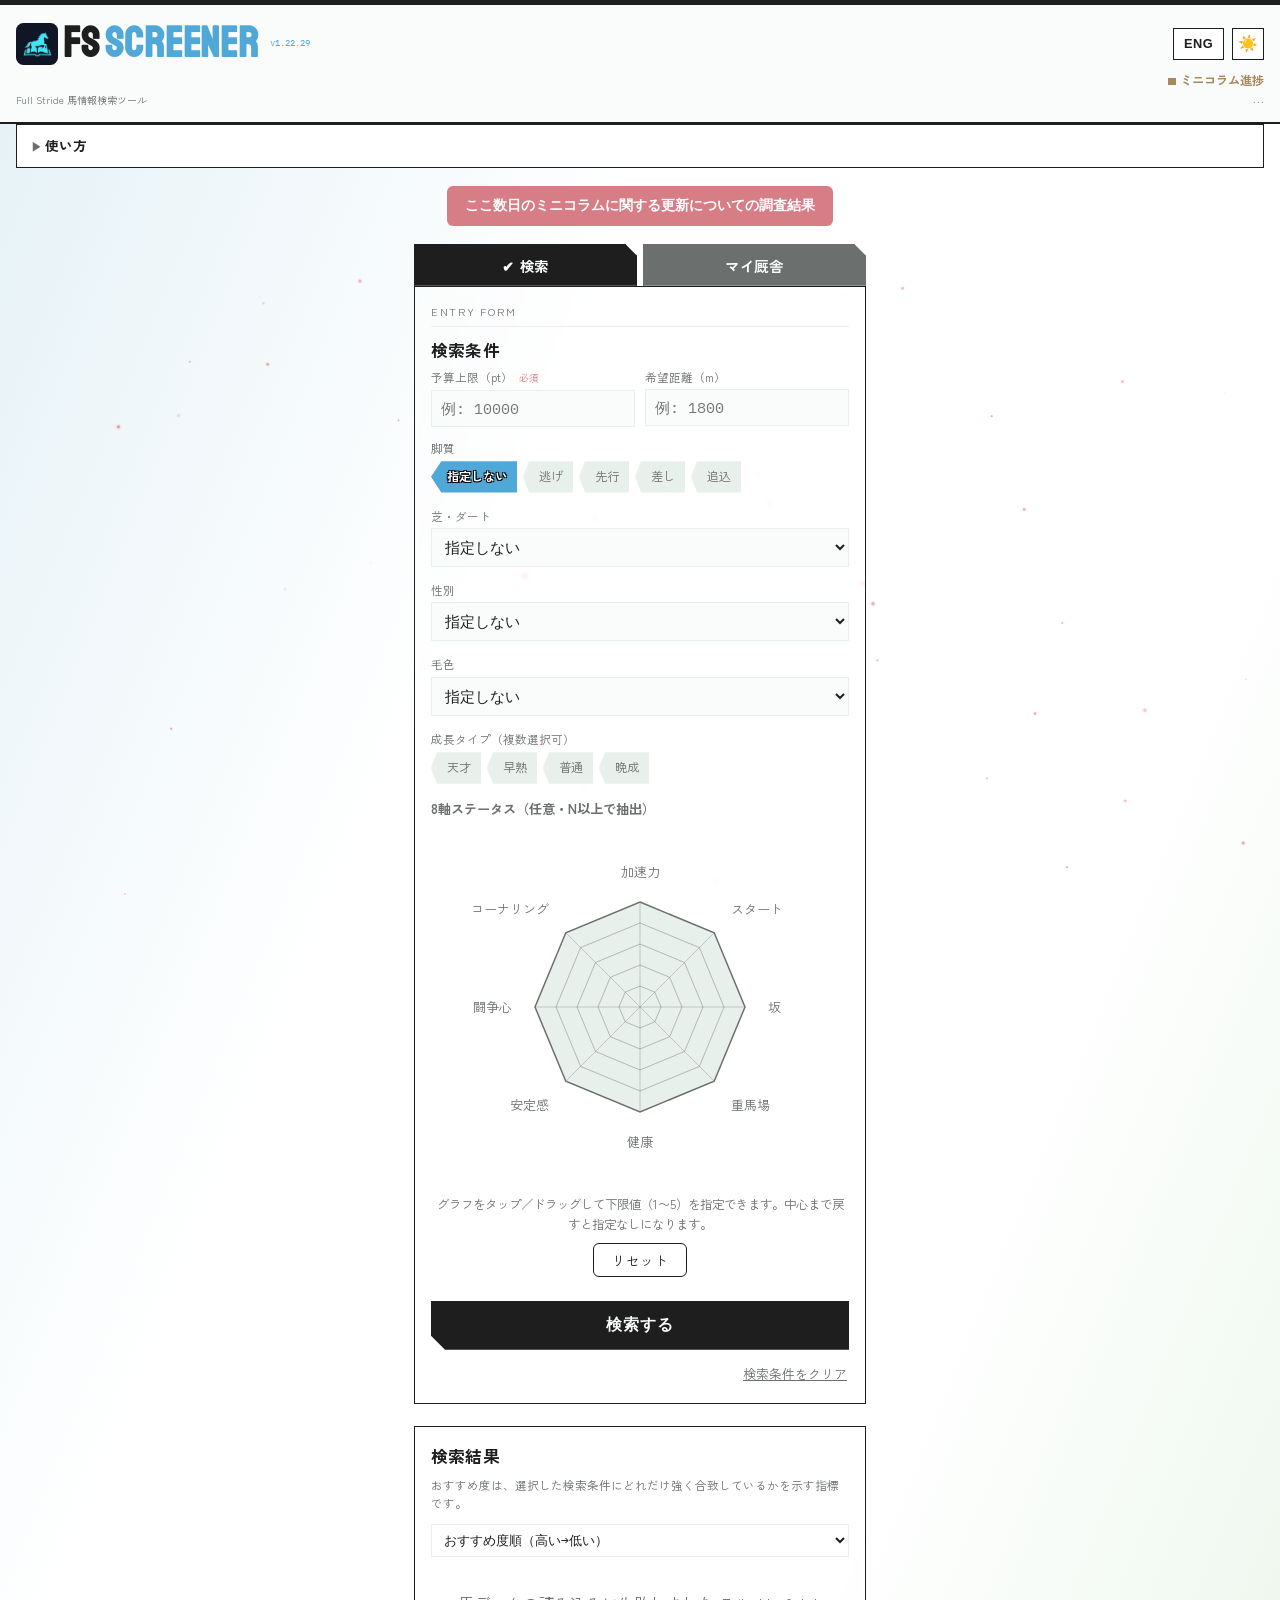
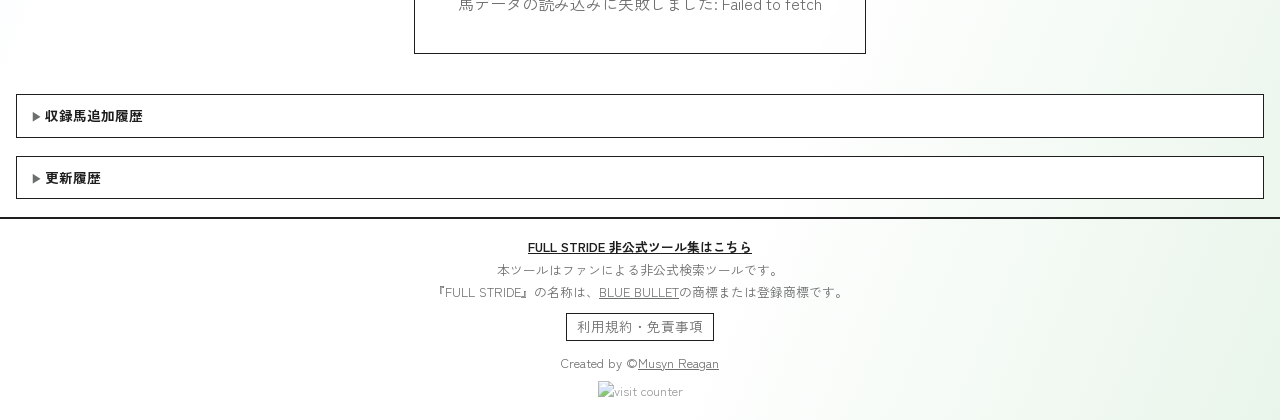
==== index.html @ f2e4e33f "お知らせリンクを中央寄せの赤いボタンにする Co-Authored-By: Claude Code <noreply@anthropic.com> Claude-Session: https://cl" ====
<!DOCTYPE html>
<html lang="ja">
<head>
<meta charset="UTF-8">
<meta name="viewport" content="width=device-width, initial-scale=1.0">
<meta name="app-version" content="1.22.29">
<title>FSScreener - フルストライド(FullStride)馬市場検索ツール</title>
<meta name="description" content="予算・脚質・ステータスでフルストライド(FullStride)の馬市場を検索。史実紹介コラム付きのファン制作ツール">
<meta property="og:type" content="website">
<meta property="og:url" content="https://jiz41.github.io/FSScreener/">
<meta property="og:title" content="FSScreener - Full Stride 馬市場検索ツール">
<meta property="og:description" content="予算・脚質・ステータスでFull Strideの馬市場を検索。史実紹介コラム付きのファン制作ツール">
<meta property="og:image" content="https://jiz41.github.io/FSScreener/images/ogp.png">
<meta property="og:image:width" content="1200">
<meta property="og:image:height" content="630">
<meta name="twitter:card" content="summary_large_image">
<meta name="twitter:title" content="FSScreener - Full Stride 馬市場検索ツール">
<meta name="twitter:description" content="予算・脚質・ステータスでFull Strideの馬市場を検索。史実紹介コラム付きのファン制作ツール">
<meta name="twitter:image" content="https://jiz41.github.io/FSScreener/images/ogp.png">
<link rel="icon" type="image/png" sizes="16x16" href="images/favicon-16.png">
<link rel="icon" type="image/png" sizes="32x32" href="images/favicon-32.png">
<link rel="icon" type="image/png" sizes="192x192" href="images/favicon-192.png">
<link rel="icon" type="image/png" sizes="512x512" href="images/favicon-512.png">
<link rel="apple-touch-icon" href="images/apple-touch-icon.png">
<link rel="manifest" href="manifest.json">
<meta name="theme-color" content="#FAFCFB">
<meta name="apple-mobile-web-app-capable" content="yes">
<link rel="apple-touch-icon" href="images/favicon-192.png">
<link rel="preconnect" href="https://fonts.googleapis.com">
<link rel="preconnect" href="https://fonts.gstatic.com" crossorigin>
<link href="https://fonts.googleapis.com/css2?family=Staatliches&family=Zen+Kaku+Gothic+New:wght@400;500;700&family=IBM+Plex+Mono:wght@400;500;700&display=swap" rel="stylesheet">
<link rel="stylesheet" href="style.css?v=1.22.29b">
<script type="application/ld+json">
{
  "@context": "https://schema.org",
  "@type": "WebApplication",
  "name": "FSScreener",
  "alternateName": ["フルストライド馬市場検索ツール", "FullStride Screener", "FULL STRIDE 馬市場検索"],
  "url": "https://jiz41.github.io/FSScreener/",
  "applicationCategory": "GameApplication",
  "operatingSystem": "Any",
  "description": "予算・脚質・ステータスでフルストライド(Full Stride/FullStride)の馬市場を検索できるファン制作ツール"
}
</script>
</head>
<body>
<header>
  <div class="header-top">
    <h1 class="wordmark"><img src="images/favicon-192.png" alt="フルストライド FullStride FSScreenerロゴ" class="logo-icon">FS<span>Screener</span><span id="app-version-badge" class="version-badge"></span></h1>
    <div class="header-buttons">
      <button class="lang-toggle" id="lang-toggle" aria-label="言語切り替え">ENG</button>
      <button class="theme-toggle" id="theme-toggle" aria-label="テーマ切り替え">☀️</button>
      <button class="install-toggle" id="install-btn" aria-label="インストール" style="display:none;">📲</button>
    </div>
  </div>
  <div class="header-sub-row">
    <p class="subtitle" data-i18n="subtitle">Full Stride 馬情報検索ツール</p>
    <p class="column-progress"><span class="progress-mark"></span><span data-i18n="column_progress_label">ミニコラム進捗</span><br><span id="column-progress-text">…</span></p>
  </div>
</header>

<details class="usage-details">
  <summary data-i18n="howto_summary">使い方</summary>
  <ol>
    <li data-i18n="howto_1">予算上限を入力します（必須）</li>
    <li data-i18n="howto_2">脚質・距離・芝ダート・性別・毛色・成長タイプ・8軸ステータスは、気になる項目だけ任意で絞り込めます</li>
    <li data-i18n="howto_3">「検索する」を押すと、条件に合う候補馬が一覧で出てきます</li>
    <li data-i18n="howto_4">気になる馬をタップすると、現実の競走馬としての戦績やエピソードが見られます</li>
    <li data-i18n="howto_5">気になる馬は詳細画面の「厩舎に入れる」でマイ厩舎に登録できます（最大6頭）。厩舎タブの「タップして分析結果を見る」からは、距離・芝ダート・脚質の傾向を診断できます</li>
    <li id="eng-note" data-i18n="eng_note" class="eng-only-note" style="display:none;"></li>
  </ol>
</details>

<button type="button" id="notice-link" class="notice-link" data-i18n="notice_link"></button>

<nav class="tab-bar" id="tab-bar">
  <button class="tab-btn active" data-tab="search" id="tab-btn-search"><span data-i18n="tab_search">検索</span></button>
  <button class="tab-btn" data-tab="stable" id="tab-btn-stable"><span data-i18n="tab_stable">マイ厩舎</span><span class="tab-badge" id="stable-count-badge" style="display:none;"></span></button>
</nav>

<main>
  <section id="stable-panel" class="panel" style="display:none;">
    <p class="ticket-label">Stable Card</p>
    <div class="results-head">
      <h2 data-i18n="stable_title">マイ厩舎</h2>
      <span class="results-count" id="stable-count"></span>
    </div>
    <p class="hint" data-i18n="stable_hint">検索結果の馬の詳細から「厩舎に入れる」で追加できます（最大6頭）。データは端末内に保存されます。</p>
    <div class="card-stack" id="stable-list"></div>
    <div id="stable-diag" class="diag-box" style="display:none;"></div>
  </section>

  <section id="search-panel" class="panel">
    <p class="ticket-label">Entry Form</p>
    <h2 data-i18n="search_conditions">検索条件</h2>

    <div class="field-row">
      <div class="field">
        <label for="budget"><span data-i18n="budget_label">予算上限（pt）</span><span class="required" data-i18n="required">必須</span></label>
        <input type="number" id="budget" min="0" step="1" placeholder="例: 10000">
      </div>
      <div class="field">
        <label for="distance" data-i18n="distance_label">希望距離（m）</label>
        <input type="number" id="distance" min="0" step="100" placeholder="例: 1800">
      </div>
    </div>

    <div class="field">
      <label data-i18n="style_label">脚質</label>
      <div class="chip-row" id="running-style-chips" data-value="">
        <span class="chip active" data-value="" data-i18n="no_pref">指定しない</span>
        <span class="chip" data-value="0" data-i18n="style_0">逃げ</span>
        <span class="chip" data-value="1" data-i18n="style_1">先行</span>
        <span class="chip" data-value="2" data-i18n="style_2">差し</span>
        <span class="chip" data-value="3" data-i18n="style_3">追込</span>
      </div>
    </div>

    <div class="field">
      <label for="surface" data-i18n="surface_label">芝・ダート</label>
      <select id="surface">
        <option value="" data-i18n="no_pref">指定しない</option>
        <option value="turf" data-i18n="surface_turf">芝</option>
        <option value="dirt" data-i18n="surface_dirt">ダート</option>
      </select>
    </div>

    <div class="field">
      <label for="horse-gender" data-i18n="gender_label">性別</label>
      <select id="horse-gender">
        <option value="" data-i18n="no_pref">指定しない</option>
        <option value="0" data-i18n="gender_0">牡</option>
        <option value="1" data-i18n="gender_1">牝</option>
        <option value="2" data-i18n="gender_2">せん馬</option>
      </select>
    </div>

    <div class="field">
      <label for="horse-color" data-i18n="color_label">毛色</label>
      <select id="horse-color">
        <option value="" data-i18n="no_pref">指定しない</option>
        <option value="0" data-i18n="color_0">鹿毛</option>
        <option value="1" data-i18n="color_1">黒鹿毛</option>
        <option value="2" data-i18n="color_2">青鹿毛</option>
        <option value="3" data-i18n="color_3">青毛</option>
        <option value="4" data-i18n="color_4">栗毛</option>
        <option value="5" data-i18n="color_5">栃栗毛</option>
        <option value="6" data-i18n="color_6">尾花栗毛</option>
        <option value="7" data-i18n="color_7">芦毛</option>
        <option value="8" data-i18n="color_8">白毛</option>
      </select>
    </div>

    <div class="field">
      <label data-i18n="growth_label">成長タイプ（複数選択可）</label>
      <div class="chip-row" id="growth-chips">
        <span class="chip" data-value="prodigy" data-i18n="growth_prodigy">天才</span>
        <span class="chip" data-value="early" data-i18n="growth_early">早熟</span>
        <span class="chip" data-value="normal" data-i18n="growth_normal">普通</span>
        <span class="chip" data-value="late" data-i18n="growth_late">晩成</span>
      </div>
    </div>

    <div class="field">
      <h3 data-i18n="stat_section_title">8軸ステータス（任意・N以上で抽出）</h3>
      <div class="stat-grid" id="stat-grid">
        <!-- generated by script.js -->
      </div>
    </div>

    <button id="search-btn" class="search-btn" data-i18n="search_btn">検索する</button>
    <button type="button" id="clear-search-btn" class="clear-search-btn" data-i18n="clear_search_btn">検索条件をクリア</button>
  </section>

  <section id="results-panel" class="panel">
    <div class="results-head">
      <h2 data-i18n="results_title">検索結果</h2>
      <span class="results-count" id="result-count"></span>
    </div>
    <div class="pagination" id="pagination-top" style="display:none;"></div>
    <p class="hint" data-i18n="hint">おすすめ度は、選択した検索条件にどれだけ強く合致しているかを示す指標です。</p>
    <div class="sort-row">
      <label for="sort-select" class="sr-only" data-i18n="sort_label">並び替え</label>
      <select id="sort-select">
        <option value="score_desc" data-i18n="sort_score_desc">おすすめ度順（高い→低い）</option>
        <option value="turf_rating_desc" data-i18n="sort_turf_rating_desc">芝レーティング高い順</option>
        <option value="turf_rating_asc" data-i18n="sort_turf_rating_asc">芝レーティング低い順</option>
        <option value="dirt_rating_desc" data-i18n="sort_dirt_rating_desc">ダートレーティング高い順</option>
        <option value="dirt_rating_asc" data-i18n="sort_dirt_rating_asc">ダートレーティング低い順</option>
        <option value="name_asc" data-i18n="sort_name_asc">あいうえお順</option>
        <option value="birth_desc" data-i18n="sort_birth_desc">生まれ年が新しい順</option>
        <option value="birth_asc" data-i18n="sort_birth_asc">生まれ年が古い順</option>
      </select>
    </div>
    <div id="search-loading" class="search-loading hidden" aria-hidden="true">
      <div class="gallop-sprite"></div>
      <div class="loading-bar"><div class="loading-bar-fill" id="loading-bar-fill"></div></div>
      <p class="loading-status" id="loading-status"></p>
    </div>
    <div class="card-stack" id="results"></div>
    <div class="pagination" id="pagination" style="display:none;"></div>
  </section>
</main>

<div id="detail-modal" class="modal hidden">
  <div class="modal-content panel detail-preview">
    <button id="modal-close" class="modal-close">×</button>
    <p class="ticket-label" data-i18n="detail_preview">詳細プレビュー</p>
    <div id="modal-body"></div>
  </div>
</div>

<div id="install-modal" class="modal hidden">
  <div class="modal-content panel install-guide">
    <button id="install-modal-close" class="modal-close">×</button>
    <p class="ticket-label" data-i18n="install_guide_title">ホーム画面に追加</p>
    <p data-i18n="install_guide_ios">共有ボタン（□に↑のアイコン）をタップ→「ホーム画面に追加」を選ぶと、アプリのように使えます</p>
  </div>
</div>

<div id="notice-modal" class="modal hidden">
  <div class="modal-content panel notice-guide">
    <button id="notice-modal-close" class="modal-close">×</button>
    <h3 data-i18n="notice_title"></h3>
    <p data-i18n="notice_p1"></p>
    <p data-i18n="notice_p2"></p>
    <p data-i18n="notice_p3"></p>
    <p data-i18n="notice_p4"></p>
    <div class="notice-sign">
      <p data-i18n="notice_date"></p>
      <p data-i18n="notice_sign"></p>
    </div>
  </div>
</div>

<details class="usage-details">
  <summary data-i18n="horse_additions_summary">収録馬追加履歴</summary>
  <ol id="horse-additions-list"></ol>
</details>

<details class="usage-details">
  <summary data-i18n="changelog_summary">更新履歴</summary>
  <ol id="changelog-list"></ol>
</details>

<footer>
<div class="related-tools">
  <span class="fnote"><a href="https://jiz41.github.io/FSSuite/" target="_blank" rel="noopener" data-i18n="related_hub">FULL STRIDE 非公式ツール集はこちら</a></span>
</div>
  <span class="fnote" data-i18n="footer_unofficial">本ツールはファンによる非公式検索ツールです。</span>
  <span class="fnote"><span data-i18n="footer_trademark_pre">『FULL STRIDE』の名称は、</span><a href="https://x.com/BlueBullet_Inc" target="_blank" rel="noopener">BLUE BULLET</a><span data-i18n="footer_trademark_post">の商標または登録商標です。</span></span>
  <details class="footer-disclaimer">
    <summary data-i18n="footer_disclaimer_summary">利用規約・免責事項</summary>
    <div class="disclaimer-body">
      <section class="disclaimer-section">
        <h4 data-i18n="disclaimer_site_title">サイトの性質について</h4>
        <p data-i18n="disclaimer_site_body">本サイトは、個人が制作する『FULL STRIDE』の非公式ファンツールであり、株式会社Blue Bullet（以下「開発元」）とは一切関係のない、非営利の個人運営サイトです。開発元、JRA（日本中央競馬会）、地方競馬関連団体、その他本サイトに登場する競走馬・関係者の所属団体・企業とも、提携・後援・監修等の関係は一切ありません。</p>
      </section>
      <section class="disclaimer-section">
        <h4 data-i18n="disclaimer_ip_title">知的財産権について</h4>
        <p data-i18n="disclaimer_ip_body">『FULL STRIDE』の名称は、開発元に帰属する商標です。本サイトで紹介する競走馬の名称は実在の史実競走馬名であり、特定の権利者に帰属するものではありませんが、各馬に設定されたステータス値・成長曲線・推定価格の算出根拠等、ゲーム独自の評価データは開発元が創作したものであり、開発元に帰属します。JRA・地方競馬関連団体の名称、競走名等についても、それぞれの権利者に帰属します。</p>
      </section>
      <section class="disclaimer-section">
        <h4 data-i18n="disclaimer_history_title">掲載する史実情報について</h4>
        <p data-i18n="disclaimer_history_body">各馬の史実紹介（ミニコラム）は、Wikipedia・JBIS（軽種馬改良情報システム、公益社団法人日本軽種馬協会運営）等の公開資料をもとに、当サイト運営者が独自に要約・再構成したものであり、各情報源の文章をそのまま転載するものではありません。内容は独自調査に基づくものであり、正確性・完全性を保証するものではなく、予告なく変更・修正・削除される場合があります。推定価格についても同様に独自調査による目安であり、ゲーム内の実際の値と異なる場合があります。</p>
      </section>
      <section class="disclaimer-section">
        <h4 data-i18n="disclaimer_people_title">実在の人物・団体への言及について</h4>
        <p data-i18n="disclaimer_people_body">本サイトが紹介する競走馬の史実には、騎手・調教師・馬主・生産者等、実在の方々のお名前が登場しますが、これらはいずれも公開されているレース結果・報道等に基づく事実の紹介であり、いかなる方・団体の名誉を毀損する意図もありません。もし記載内容に誤りがある、または訂正・削除を希望される場合は、下記お問い合わせ先までご連絡ください。事実確認のうえ、真摯に対応いたします。</p>
      </section>
      <section class="disclaimer-section">
        <h4 data-i18n="disclaimer_gambling_title">賭博行為との関係について</h4>
        <p data-i18n="disclaimer_gambling_body">本サイトは競走馬の検索・史実紹介を目的としたツールであり、馬券の購入その他の賭博行為を推奨するものではなく、またいかなる賭博行為とも一切関係ありません。</p>
      </section>
      <section class="disclaimer-section">
        <h4 data-i18n="disclaimer_data_title">データの取り扱いについて</h4>
        <p data-i18n="disclaimer_data_body">マイ厩舎等、本サイト上で保存される機能はお使いの端末内にのみ保存され、外部のサーバーには送信されません。なお、アクセス状況の把握のため外部のアクセスカウンターサービスを利用しており、その際にアクセス元の情報が当該サービスに送信されます。</p>
      </section>
      <section class="disclaimer-section">
        <h4 data-i18n="disclaimer_liability_title">免責事項</h4>
        <p data-i18n="disclaimer_liability_body">本サイトのご利用、または本サイトに掲載された情報の利用によって生じたいかなる損害についても、運営者は責任を負いかねます。また、本サイトはメンテナンス・技術的な事情等により、予告なく内容の変更、機能の停止、サービスの終了を行う場合があります。本免責事項の内容は、必要に応じて予告なく変更されることがあります。</p>
      </section>
      <section class="disclaimer-section">
        <h4 data-i18n="disclaimer_contact_title">お問い合わせ</h4>
        <p data-i18n="disclaimer_contact_body">掲載内容についてのご指摘、誤りのご報告、修正・削除のご依頼等は、フッター記載のXアカウントまでご連絡ください。</p>
      </section>
    </div>
    <span class="fnote disclaimer-dates" data-i18n="disclaimer_dates">制定日：2026年7月16日／最終改訂日：2026年9月7日（第1回改訂）</span>
  </details>
  Created by ©<a href="https://x.com/Mushyn_Reagan" target="_blank" rel="noopener">Musyn Reagan</a>
  <div class="visit-counter"><img src="https://visitor-badge.laobi.icu/badge?page_id=jiz41.FSScreener" alt="visit counter"></div>
</footer>

<script src="script.js?v=1.22.29"></script>
</body>
</html>
---- style.css ----
:root {
  /* light = 晴れた競馬場（白基調・青空・芝の緑・黒） */
  --bg: #FAFCFB;
  --bg-grad: linear-gradient(112deg, #E4F1F6 0%, #FFFFFF 34%, #FFFFFF 70%, #E9F5EA 100%);
  --bg-panel: #FFFFFF;
  --ink: #1E1E1E;
  --muted: #6B6F6D;
  --line: #1E1E1E;
  --hair: #E8F0EC;
  --blue: #4FA8D8;
  --gold: #D89F52;
  --red: #D67D85;
  --green: #5CAE6A;
  --radar-accent: #EF8A93;
  --glass-panel: rgba(255, 255, 255, 0.3);
}

:root[data-theme="dark"] {
  /* dark = 締まった濃色 */
  --bg: #12151C;
  --bg-grad: linear-gradient(112deg, #15121A 0%, #1E1A26 28%, #1B1822 65%, #100E16 100%);
  --bg-panel: #1B2029;
  --ink: #E7EAF0;
  --muted: #A3ACB9;
  --line: #E7EAF0;
  --hair: #2D2833;
  --blue: #5A75CB;
  --gold: #C6893E;
  --red: #C25A63;
  --green: #388F6B;
  --active: #A8C24E;
  --radar-accent: #6EC9E8;
  --glass-panel: rgba(40, 34, 48, 0.3);
}

@media (prefers-color-scheme: dark) {
  :root:not([data-theme="light"]) {
    --bg: #12151C;
    --bg-grad: linear-gradient(112deg, #15121A 0%, #1E1A26 28%, #1B1822 65%, #100E16 100%);
    --bg-panel: #1B2029;
    --ink: #E7EAF0;
    --muted: #A3ACB9;
    --line: #E7EAF0;
    --hair: #2D2833;
    --blue: #5A75CB;
    --gold: #C6893E;
    --red: #C25A63;
    --green: #388F6B;
    --active: #A8C24E;
    --radar-accent: #6EC9E8;
    --glass-panel: rgba(40, 34, 48, 0.3);
  }
}

* {
  box-sizing: border-box;
}

#fx-particles {
  position: fixed;
  inset: 0;
  width: 100%;
  height: 100%;
  z-index: -1;
  pointer-events: none;
}

body {
  margin: 0;
  background: var(--bg-grad);
  color: var(--ink);
  font-family: "Zen Kaku Gothic New", "Hiragino Sans", "Yu Gothic", sans-serif;
  line-height: 1.6;
  min-height: 100vh;
}

.mono,
.data-grid,
input[type="number"],
select {
  font-variant-numeric: tabular-nums;
}

.sr-only {
  position: absolute;
  width: 1px;
  height: 1px;
  padding: 0;
  margin: -1px;
  overflow: hidden;
  clip: rect(0, 0, 0, 0);
  white-space: nowrap;
  border: 0;
}

/* ---- masthead ---- */
header {
  background: var(--bg);
  padding: 18px 16px 14px;
  border-top: 5px solid var(--line);
  border-bottom: 2px solid var(--line);
  display: flex;
  flex-direction: column;
  gap: 6px;
}

.header-top {
  display: flex;
  justify-content: space-between;
  align-items: center;
  gap: 12px;
}

.wordmark {
  margin: 0;
  display: flex;
  align-items: center;
  gap: 0.12em;
  font-family: "Staatliches", Impact, "Arial Narrow Bold", "Hiragino Sans", sans-serif;
  font-weight: 900;
  font-size: clamp(1.6em, 8vw, 2.6em);
  letter-spacing: 0.02em;
  color: var(--ink);
  line-height: 1;
  min-width: 0;
}

.wordmark .logo-icon {
  height: 1em;
  width: 1em;
  object-fit: contain;
  border-radius: 0.18em;
  flex-shrink: 0;
}

.wordmark span {
  color: var(--blue);
}

.header-sub-row {
  display: flex;
  justify-content: space-between;
  align-items: flex-end;
  gap: 12px;
}

.column-progress {
  margin: 0;
  flex-shrink: 0;
  font-family: "Zen Kaku Gothic New", sans-serif;
  font-size: 0.78em;
  font-weight: 700;
  line-height: 1.5;
  text-align: right;
  color: color-mix(in srgb, var(--gold) 55%, var(--muted) 45%);
}

.progress-mark {
  display: inline-block;
  width: 0.6em;
  height: 0.6em;
  background: color-mix(in srgb, var(--gold) 55%, var(--muted) 45%);
  margin-right: 0.35em;
  vertical-align: middle;
}

.version-badge {
  display: inline-block;
  font-family: "IBM Plex Mono", monospace;
  font-size: 0.22em;
  font-weight: 400;
  letter-spacing: 0;
  color: var(--muted);
  vertical-align: super;
  margin-left: 6px;
}

.subtitle {
  margin: 0;
  color: var(--muted);
  font-size: 0.62em;
}

/* 詳細モーダルは下の文章が透けると読みにくいので不透明のまま */
.modal-content.panel {
  background: var(--bg-panel);
  backdrop-filter: none;
  -webkit-backdrop-filter: none;
}

.usage-details {
  margin: 0 16px 18px;
  border: 1px solid var(--line);
  background: var(--bg-panel);
}

.usage-details summary {
  padding: 10px 14px;
  font-size: 0.85em;
  font-weight: 700;
  cursor: pointer;
  list-style: none;
}

.usage-details summary::-webkit-details-marker {
  display: none;
}

.usage-details summary::before {
  content: "▶ ";
  font-size: 0.8em;
  color: var(--muted);
}

.usage-details[open] summary::before {
  content: "▼ ";
}

.usage-details ol {
  margin: 0;
  padding: 0 14px 4px 32px;
  font-size: 0.82em;
  color: var(--muted);
  line-height: 1.7;
  border-top: 1px solid var(--hair);
}

.usage-details ol li {
  padding: 8px 0;
  border-bottom: 1px solid var(--hair);
}

.usage-details ol li:last-child {
  border-bottom: none;
}

.notice-link {
  display: block;
  width: fit-content;
  max-width: calc(100% - 32px);
  margin: 4px auto 18px;
  padding: 10px 18px;
  background: var(--red);
  border: none;
  border-radius: 6px;
  color: #fff;
  font-size: 0.85em;
  font-weight: 600;
  text-align: center;
  cursor: pointer;
  min-height: 40px;
}

/* ---- tab bar ---- */
.tab-bar {
  max-width: 480px;
  margin: 0 auto;
  padding: 0 14px;
  display: flex;
  gap: 6px;
}

.tab-btn {
  flex: 1;
  padding: 10px 8px;
  font-family: inherit;
  font-size: 0.9em;
  font-weight: 700;
  letter-spacing: 0.04em;
  color: var(--bg);
  background: var(--muted);
  border: 1px solid var(--muted);
  border-bottom: none;
  cursor: pointer;
  display: flex;
  align-items: center;
  justify-content: center;
  gap: 6px;
  clip-path: polygon(0 0, calc(100% - 12px) 0, 100% 12px, 100% 100%, 0 100%);
  transition: background-color 150ms ease-out, color 150ms ease-out, transform 100ms ease-out;
}

.tab-btn:active {
  transform: scale(0.97);
}

.tab-btn.active {
  background: var(--ink);
  border-color: var(--ink);
  color: var(--bg);
}

.tab-btn.active [data-i18n]::before {
  content: "✔ ";
}

.tab-badge {
  display: inline-block;
  min-width: 1.5em;
  padding: 0 4px;
  border-radius: 999px;
  background: var(--radar-accent);
  color: #fff;
  font-family: "IBM Plex Mono", monospace;
  font-size: 0.75em;
  line-height: 1.5em;
}

.horse-card.stable-card {
  grid-template-columns: 56px 1fr auto;
}

.stable-remove-btn {
  align-self: start;
  margin: 8px 8px 0 0;
  width: 28px;
  height: 28px;
  border: 1px solid var(--line);
  background: var(--ink);
  color: var(--bg);
  font-size: 1em;
  line-height: 1;
  cursor: pointer;
  flex-shrink: 0;
}

.stable-remove-btn:hover {
  color: var(--red);
  border-color: var(--red);
}

.stable-toggle-btn {
  display: block;
  width: 100%;
  margin: 10px 0 4px;
  padding: 10px;
  border: 1px solid var(--line);
  background: var(--ink);
  color: var(--bg);
  font-family: inherit;
  font-weight: 700;
  font-size: 0.88em;
  letter-spacing: 0.04em;
  cursor: pointer;
  clip-path: polygon(0 0, 100% 0, 100% 100%, 10px 100%, 0 calc(100% - 10px));
  transition: background-color 150ms ease-out, color 150ms ease-out, transform 100ms ease-out;
}

.stable-toggle-btn:active {
  transform: scale(0.97);
}

.stable-toggle-btn.in-stable {
  background: var(--muted);
  border-color: var(--muted);
  color: var(--bg);
}

.stable-toggle-btn:disabled {
  opacity: 0.55;
  cursor: not-allowed;
}

main {
  max-width: 480px;
  margin: 0 auto;
  padding: 0 14px 40px;
  display: flex;
  flex-direction: column;
  gap: 22px;
}

/* ---- panel: flat, hard-edged, printed-card feel ---- */
.panel {
  background: var(--glass-panel, var(--bg-panel));
  backdrop-filter: blur(2px) saturate(1.2);
  -webkit-backdrop-filter: blur(2px) saturate(1.2);
  border: 1px solid var(--line);
  padding: 16px;
  border-radius: 0;
}

.ticket-label {
  font-size: 0.68em;
  letter-spacing: 0.16em;
  color: var(--muted);
  text-transform: uppercase;
  margin: 0 0 10px;
  border-bottom: 1px solid var(--hair);
  padding-bottom: 6px;
}

.panel h2 {
  margin: 0 0 4px;
  font-size: 1.05em;
  letter-spacing: 0.01em;
}

.panel h3 {
  font-size: 0.82em;
  color: var(--muted);
  margin: 0 0 8px;
}

.field-row {
  display: flex;
  gap: 10px;
  margin-bottom: 12px;
}

.field-row .field {
  margin-bottom: 0;
}

.field {
  flex: 1;
  min-width: 0;
  margin-bottom: 14px;
}

.field label {
  display: block;
  font-size: 0.72em;
  color: var(--muted);
  margin-bottom: 3px;
}

.required {
  color: var(--red);
  font-size: 0.85em;
  margin-left: 6px;
}

.field input,
.field select,
input[type="number"],
select {
  width: 100%;
  padding: 8px 9px;
  border: 1.5px solid var(--hair);
  border-radius: 0;
  background: var(--bg);
  color: var(--ink);
  font-size: 0.92em;
  font-family: "IBM Plex Mono", monospace;
}

/* ---- pennant-shaped chips, not pills ---- */
.chip-row {
  display: flex;
  flex-wrap: wrap;
  gap: 6px;
  margin-top: 4px;
}

.chip {
  padding: 6px 10px 6px 16px;
  clip-path: polygon(12% 0, 100% 0, 100% 100%, 12% 100%, 0 50%);
  font-size: 0.76em;
  color: var(--muted);
  background: var(--hair);
  cursor: pointer;
  user-select: none;
  transition: background-color 150ms ease-out, color 150ms ease-out, transform 100ms ease-out;
}

.chip:active {
  transform: scale(0.97);
}

.chip.active {
  background: var(--active, var(--blue));
  color: #fff;
  font-weight: 700;
  text-shadow:
    -1px -1px 0 #000,
    1px -1px 0 #000,
    -1px 1px 0 #000,
    1px 1px 0 #000;
}

.search-btn {
  width: 100%;
  margin-top: 10px;
  padding: 13px;
  border: 1px solid var(--line);
  background: var(--ink);
  color: var(--bg);
  font-weight: 700;
  font-size: 0.98em;
  letter-spacing: 0.06em;
  cursor: pointer;
  clip-path: polygon(0 0, 100% 0, 100% 100%, 14px 100%, 0 calc(100% - 14px));
  transition: background-color 150ms ease-out, color 150ms ease-out, transform 100ms ease-out;
}

.search-btn:active {
  opacity: 0.85;
  transform: scale(0.97);
}

.clear-search-btn {
  display: block;
  width: fit-content;
  margin: 10px 0 0 auto;
  background: none;
  border: none;
  color: var(--muted);
  font-size: 0.8em;
  text-decoration: underline;
  cursor: pointer;
  padding: 4px 2px;
  font-family: inherit;
}

.clear-search-btn:active {
  color: var(--ink);
}

.results-head {
  display: flex;
  justify-content: space-between;
  align-items: baseline;
  margin-bottom: 2px;
}

.results-count {
  font-size: 0.85em;
  color: var(--muted);
  font-family: "IBM Plex Mono", monospace;
}

.hint {
  font-size: 0.72em;
  color: var(--muted);
  margin: 2px 0 12px;
}

.sort-row select {
  font-size: 0.8em;
  padding: 6px 8px;
  border: 1.5px solid var(--hair);
  background: var(--bg-panel);
  color: var(--ink);
  margin-bottom: 14px;
  font-family: "IBM Plex Mono", monospace;
}

.stat-radar-wrap {
  display: flex;
  flex-direction: column;
  align-items: center;
  gap: 8px;
}

.stat-radar {
  width: 100%;
  max-width: 360px;
  overflow: visible;
  touch-action: none;
  cursor: pointer;
  user-select: none;
  -webkit-user-select: none;
}

.radar-base {
  fill: var(--hair);
  stroke: var(--muted);
  stroke-width: 1.5;
}

.radar-ring {
  fill: none;
  stroke: var(--muted);
  stroke-width: 0.8;
  opacity: 0.55;
}

.radar-spoke {
  stroke: var(--muted);
  stroke-width: 0.8;
  opacity: 0.4;
}

.radar-value {
  fill: var(--radar-accent);
  fill-opacity: 0.4;
  stroke: var(--radar-accent);
  stroke-width: 2;
  stroke-linejoin: round;
  pointer-events: none;
}

.radar-handle {
  fill: var(--radar-accent);
  stroke: var(--bg-panel);
  stroke-width: 1.5;
  pointer-events: none;
}

.radar-label {
  fill: var(--muted);
  font-size: 13px;
  font-family: "Zen Kaku Gothic New", "Hiragino Sans", "Yu Gothic", sans-serif;
  pointer-events: none;
}

.radar-label.is-set {
  fill: var(--ink);
  font-weight: 700;
}

.radar-label-tier {
  fill: var(--radar-accent);
  font-family: "IBM Plex Mono", monospace;
  font-weight: 700;
}

.detail-radar-wrap {
  display: flex;
  justify-content: center;
  margin: 8px 0;
}
.detail-radar {
  width: 210px;
  height: 210px;
}
.detail-radar .radar-label {
  font-size: 9px;
}

.stat-radar-hint {
  margin: 0;
  font-size: 0.78em;
  color: var(--muted);
  text-align: center;
}

.stat-radar-reset {
  padding: 6px 18px;
  font-size: 0.85em;
  border: 1px solid var(--line);
  border-radius: 6px;
  background: var(--bg-panel);
  color: var(--ink);
  cursor: pointer;
  font-family: inherit;
}

.stat-radar-reset:hover {
  background: var(--hair);
}

.card-stack {
  display: flex;
  flex-direction: column;
  gap: 14px;
}

/* ---- horse card = tear-off betting stub ---- */
.horse-card {
  display: grid;
  grid-template-columns: 56px 1fr;
  background: var(--bg-panel);
  border: 1px solid var(--line);
  position: relative;
  cursor: pointer;
  animation: fscFadeIn 320ms ease-out backwards;
}

@keyframes fscFadeIn {
  from { opacity: 0; transform: translateY(6px); }
  to { opacity: 1; transform: none; }
}

.horse-card:nth-child(1) { animation-delay: 0ms; }
.horse-card:nth-child(2) { animation-delay: 40ms; }
.horse-card:nth-child(3) { animation-delay: 80ms; }
.horse-card:nth-child(4) { animation-delay: 120ms; }
.horse-card:nth-child(5) { animation-delay: 160ms; }
.horse-card:nth-child(6) { animation-delay: 200ms; }
.horse-card:nth-child(7) { animation-delay: 240ms; }
.horse-card:nth-child(8) { animation-delay: 280ms; }
.horse-card:nth-child(n+9) { animation-delay: 320ms; }

.stub {
  position: relative;
  display: flex;
  flex-direction: column;
  align-items: center;
  justify-content: center;
  gap: 2px;
  padding: 10px 4px;
  color: #fff;
  border-right: 2px dashed rgba(255,255,255,0.55);
}

.stub .no-label {
  font-size: 0.55em;
  letter-spacing: 0.1em;
  opacity: 0.85;
}

.stub .num {
  font-family: "IBM Plex Mono", monospace;
  font-weight: 700;
  font-size: 1.5em;
  line-height: 1;
}

.stub-1 { background: var(--red); }
.stub-2 { background: var(--blue); }
.stub-3 { background: var(--green); }
.stub-4 { background: var(--gold); color: var(--ink); }

.card-body {
  min-width: 0;
  padding: 12px 14px;
}

.card-body h3 {
  margin: 0 0 6px;
  font-size: 1.02em;
  color: var(--ink);
}

.card-tags {
  display: flex;
  flex-wrap: wrap;
  gap: 5px;
  margin-bottom: 8px;
}

.tag {
  font-size: 0.68em;
  padding: 2px 7px;
  background: var(--bg);
  border: 1px solid var(--hair);
  color: var(--muted);
  letter-spacing: 0.02em;
}

.tag.sub-tag {
  border-style: dashed;
  font-style: italic;
}

.data-grid {
  display: grid;
  grid-template-columns: 1fr auto;
  gap: 2px 12px;
  font-size: 0.8em;
  font-family: "IBM Plex Mono", monospace;
  border-top: 1px dashed var(--hair);
  padding-top: 6px;
}

.data-grid .k { color: var(--muted); }
.data-grid .v { text-align: right; }

.carrot-row {
  margin-top: 8px;
  font-size: 0.88em;
  letter-spacing: 1px;
}

.no-results {
  color: var(--muted);
  padding: 20px;
  text-align: center;
}

.modal {
  position: fixed;
  inset: 0;
  background: rgba(0,0,0,0.6);
  display: flex;
  align-items: center;
  justify-content: center;
  padding: 16px;
  z-index: 10;
}

.modal.hidden {
  display: none;
}

.modal-content {
  max-width: 600px;
  width: 100%;
  max-height: 80vh;
  overflow-y: auto;
  position: relative;
}

.modal-content.detail-preview {
  opacity: 0;
  transform: scale(0.96);
  transition: opacity 180ms ease-out, transform 180ms ease-out;
}

.modal-content.detail-preview.is-visible {
  opacity: 1;
  transform: scale(1);
}

.modal-close {
  position: absolute;
  top: 8px;
  right: 12px;
  background: none;
  border: none;
  color: var(--ink);
  font-size: 1.5em;
  cursor: pointer;
}

.detail-preview h3 {
  margin: 0 0 2px;
  font-size: 1.15em;
  color: var(--ink);
}

.detail-preview .price-line {
  font-size: 0.82em;
  color: var(--muted);
  margin-bottom: 10px;
  padding-bottom: 8px;
  border-bottom: 1px dashed var(--hair);
  font-family: "IBM Plex Mono", monospace;
}

.price-caveat {
  font-size: 0.72em;
  color: var(--muted);
  margin: -6px 0 10px;
}

.detail-preview h4 {
  margin: 12px 0 4px;
  font-size: 0.76em;
  letter-spacing: 0.1em;
  text-transform: uppercase;
  color: var(--muted);
  border-left: 3px solid var(--blue);
  padding-left: 6px;
}

.detail-preview p {
  margin: 0;
  font-size: 0.9em;
}

.detail-stats p {
  margin: 3px 0;
}

.detail-block {
  margin-top: 10px;
  padding-top: 10px;
  border-top: 1px solid var(--hair);
}

.detail-block h4 {
  margin-top: 0;
}

.achievement-line {
  margin: 2px 0;
}

.source-link {
  font-size: 0.8em;
  color: var(--muted);
  word-break: break-all;
}

footer {
  text-align: center;
  padding: 18px;
  font-size: 0.8rem;
  color: var(--muted);
  border-top: 2px solid var(--line);
}

footer .fnote {
  display: block;
  text-wrap: balance;
  margin: 0 auto 2px;
  max-width: 40em;
}

.footer-disclaimer {
  margin: 10px auto 12px;
  max-width: 40em;
}

.visit-counter {
  margin-top: 8px;
  opacity: 0.7;
}

.footer-disclaimer summary {
  cursor: pointer;
  display: inline-block;
  padding: 2px 10px;
  border: 1px solid var(--line);
  color: var(--muted);
  font-size: 0.85rem;
}

.footer-disclaimer[open] summary {
  margin-bottom: 6px;
}

.disclaimer-body {
  display: flex;
  flex-direction: column;
  gap: 10px;
  text-align: left;
  counter-reset: disclaimer-count;
}

.disclaimer-section {
  background: var(--bg-panel);
  border: 1px solid var(--hair);
  border-radius: 8px;
  padding: 10px 12px;
  animation: fscFadeIn 320ms ease-out backwards;
}

.disclaimer-section:nth-child(1) { animation-delay: 0ms; }
.disclaimer-section:nth-child(2) { animation-delay: 40ms; }
.disclaimer-section:nth-child(3) { animation-delay: 80ms; }
.disclaimer-section:nth-child(4) { animation-delay: 120ms; }
.disclaimer-section:nth-child(5) { animation-delay: 160ms; }
.disclaimer-section:nth-child(6) { animation-delay: 200ms; }
.disclaimer-section:nth-child(7) { animation-delay: 240ms; }
.disclaimer-section:nth-child(8) { animation-delay: 280ms; }

.disclaimer-section h4 {
  margin: 0 0 6px;
  font-size: 0.9rem;
  font-weight: 700;
  color: var(--ink);
  border-left: 3px solid var(--blue);
  padding-left: 8px;
  counter-increment: disclaimer-count;
}

.disclaimer-section h4::before {
  content: counter(disclaimer-count, decimal-leading-zero) " ";
  font-family: "IBM Plex Mono", monospace;
  color: var(--blue);
}

.disclaimer-section p {
  margin: 0;
  font-size: 0.85rem;
  line-height: 1.7;
  color: var(--muted);
}

footer a {
  color: var(--muted);
  text-decoration: underline;
}
.related-tools a {
  color: var(--ink);
  font-weight: 600;
}

.theme-toggle {
  width: 32px;
  height: 32px;
  border: 1px solid var(--line);
  background: var(--bg-panel);
  font-size: 1em;
  display: flex;
  align-items: center;
  justify-content: center;
  cursor: pointer;
  flex-shrink: 0;
}

.header-buttons {
  display: flex;
  align-items: center;
  gap: 8px;
  flex-shrink: 0;
}

.lang-toggle {
  height: 32px;
  padding: 0 10px;
  border: 1px solid var(--line);
  background: var(--bg-panel);
  font-size: 0.8em;
  font-weight: 700;
  letter-spacing: 0.03em;
  display: flex;
  align-items: center;
  justify-content: center;
  cursor: pointer;
  flex-shrink: 0;
  color: var(--ink);
}

.install-toggle {
  width: 32px;
  height: 32px;
  border: 1px solid var(--line);
  background: var(--bg-panel);
  font-size: 1em;
  display: flex;
  align-items: center;
  justify-content: center;
  cursor: pointer;
  flex-shrink: 0;
}

.install-guide p {
  margin: 0;
  font-size: 0.9em;
  color: var(--ink);
}

.install-guide .ticket-label {
  margin-bottom: 10px;
}

.notice-guide h3 {
  margin: 0 0 10px;
  font-size: 1.05em;
  color: var(--ink);
}

.notice-guide p {
  margin: 0 0 10px;
  font-size: 0.88em;
  color: var(--ink);
  line-height: 1.7;
}

.notice-sign {
  margin-top: 6px;
  text-align: right;
}

.notice-sign p {
  margin: 0;
  font-size: 0.78em;
  color: var(--muted);
}

/* ---- 厩舎診断 ---- */
.diag-box {
  margin-top: 16px;
  padding-top: 14px;
  border-top: 1px solid var(--hair);
}

.diag-summary {
  cursor: pointer;
  list-style: none;
  font-size: 0.82em;
  color: var(--muted);
  text-transform: uppercase;
  letter-spacing: 0.08em;
}

.diag-summary::-webkit-details-marker {
  display: none;
}

.diag-summary::before {
  content: "▶ ";
  font-size: 0.9em;
}

.diag-details[open] .diag-summary::before {
  content: "▼ ";
}

.diag-details[open] .diag-summary {
  margin-bottom: 10px;
}

.diag-section {
  margin-bottom: 14px;
}

.diag-label {
  font-size: 0.72em;
  color: var(--muted);
  margin: 0 0 6px;
}

.diag-band-row {
  display: flex;
  align-items: center;
  gap: 8px;
  margin-bottom: 4px;
}

.diag-band-name {
  flex: 0 0 56px;
  font-size: 0.76em;
  color: var(--ink);
}

.diag-band-bar {
  flex: 1;
  height: 8px;
  background: var(--hair);
  position: relative;
}

.diag-band-fill {
  display: block;
  height: 100%;
  background: var(--blue);
}

.diag-band-count {
  flex: 0 0 20px;
  text-align: right;
  font-size: 0.76em;
  color: var(--ink);
}

.diag-band-row.is-zero .diag-band-name,
.diag-band-row.is-zero .diag-band-count {
  color: var(--muted);
  opacity: 0.6;
}

.diag-inline {
  display: flex;
  justify-content: space-between;
  font-size: 0.78em;
  color: var(--muted);
  padding: 8px 0;
  border-top: 1px solid var(--hair);
  border-bottom: 1px solid var(--hair);
}

.diag-comments {
  padding-top: 4px;
}

.diag-comment {
  font-size: 0.82em;
  color: var(--ink);
  margin: 0 0 6px;
  line-height: 1.5;
  text-wrap: pretty;
}

.diag-comment:last-child {
  margin-bottom: 0;
}

@keyframes fscSlideInRight {
  from { transform: translateX(50px); opacity: 0; }
  to { transform: none; opacity: 1; }
}

@keyframes fscSlideInLeft {
  from { transform: translateX(-50px); opacity: 0; }
  to { transform: none; opacity: 1; }
}

.card-stack.slide-next {
  animation: fscSlideInRight 260ms ease-out;
}

.card-stack.slide-prev {
  animation: fscSlideInLeft 260ms ease-out;
}

.card-stack.slide-next .horse-card,
.card-stack.slide-prev .horse-card {
  animation: none;
}

@media (prefers-reduced-motion: reduce) {
  .tab-btn, .search-btn, .chip, .stable-toggle-btn, .modal-content.detail-preview, .horse-card, .disclaimer-section, .gallop-sprite, .card-stack.slide-next, .card-stack.slide-prev {
    transition: none !important;
    animation: none !important;
  }
}

.search-loading {
  display: flex;
  flex-direction: column;
  align-items: center;
  padding: 20px 8px;
  transition: opacity 150ms ease-out;
}

.search-loading.hidden {
  display: none;
}

.gallop-sprite {
  width: 48px;
  height: 81px;
  background-image: url("images/horse-gallop.png");
  background-repeat: no-repeat;
  background-size: 384px 81px;
  background-position: 0 0;
  animation: fscGallop 680ms steps(8) infinite;
  margin-bottom: 2px;
}

@keyframes fscGallop {
  from { background-position-x: 0; }
  to { background-position-x: -384px; }
}

.loading-bar {
  width: 200px;
  height: 6px;
  border: 1px solid var(--line);
  background: var(--hair);
  margin-bottom: 8px;
  overflow: hidden;
}

.loading-bar-fill {
  width: 0%;
  height: 100%;
  background: var(--line);
}

.loading-status {
  font-size: 0.62em;
  color: var(--muted);
  font-family: "IBM Plex Mono", monospace;
  margin: 0;
}

.pagination {
  display: none;
  justify-content: center;
  align-items: center;
  gap: 10px;
  margin-top: 16px;
}

.page-btn {
  min-width: 32px;
  height: 32px;
  border: 1px solid var(--line);
  background: var(--bg-panel);
  color: var(--ink);
  font-family: inherit;
  font-size: 1em;
  cursor: pointer;
  transition: background-color 150ms ease-out, color 150ms ease-out, transform 100ms ease-out;
}

.page-btn:active {
  transform: scale(0.95);
}

.page-btn:disabled {
  opacity: 0.35;
  cursor: not-allowed;
}

.page-indicator {
  font-family: "IBM Plex Mono", monospace;
  font-size: 0.85em;
  color: var(--muted);
  min-width: 3.5em;
  text-align: center;
}
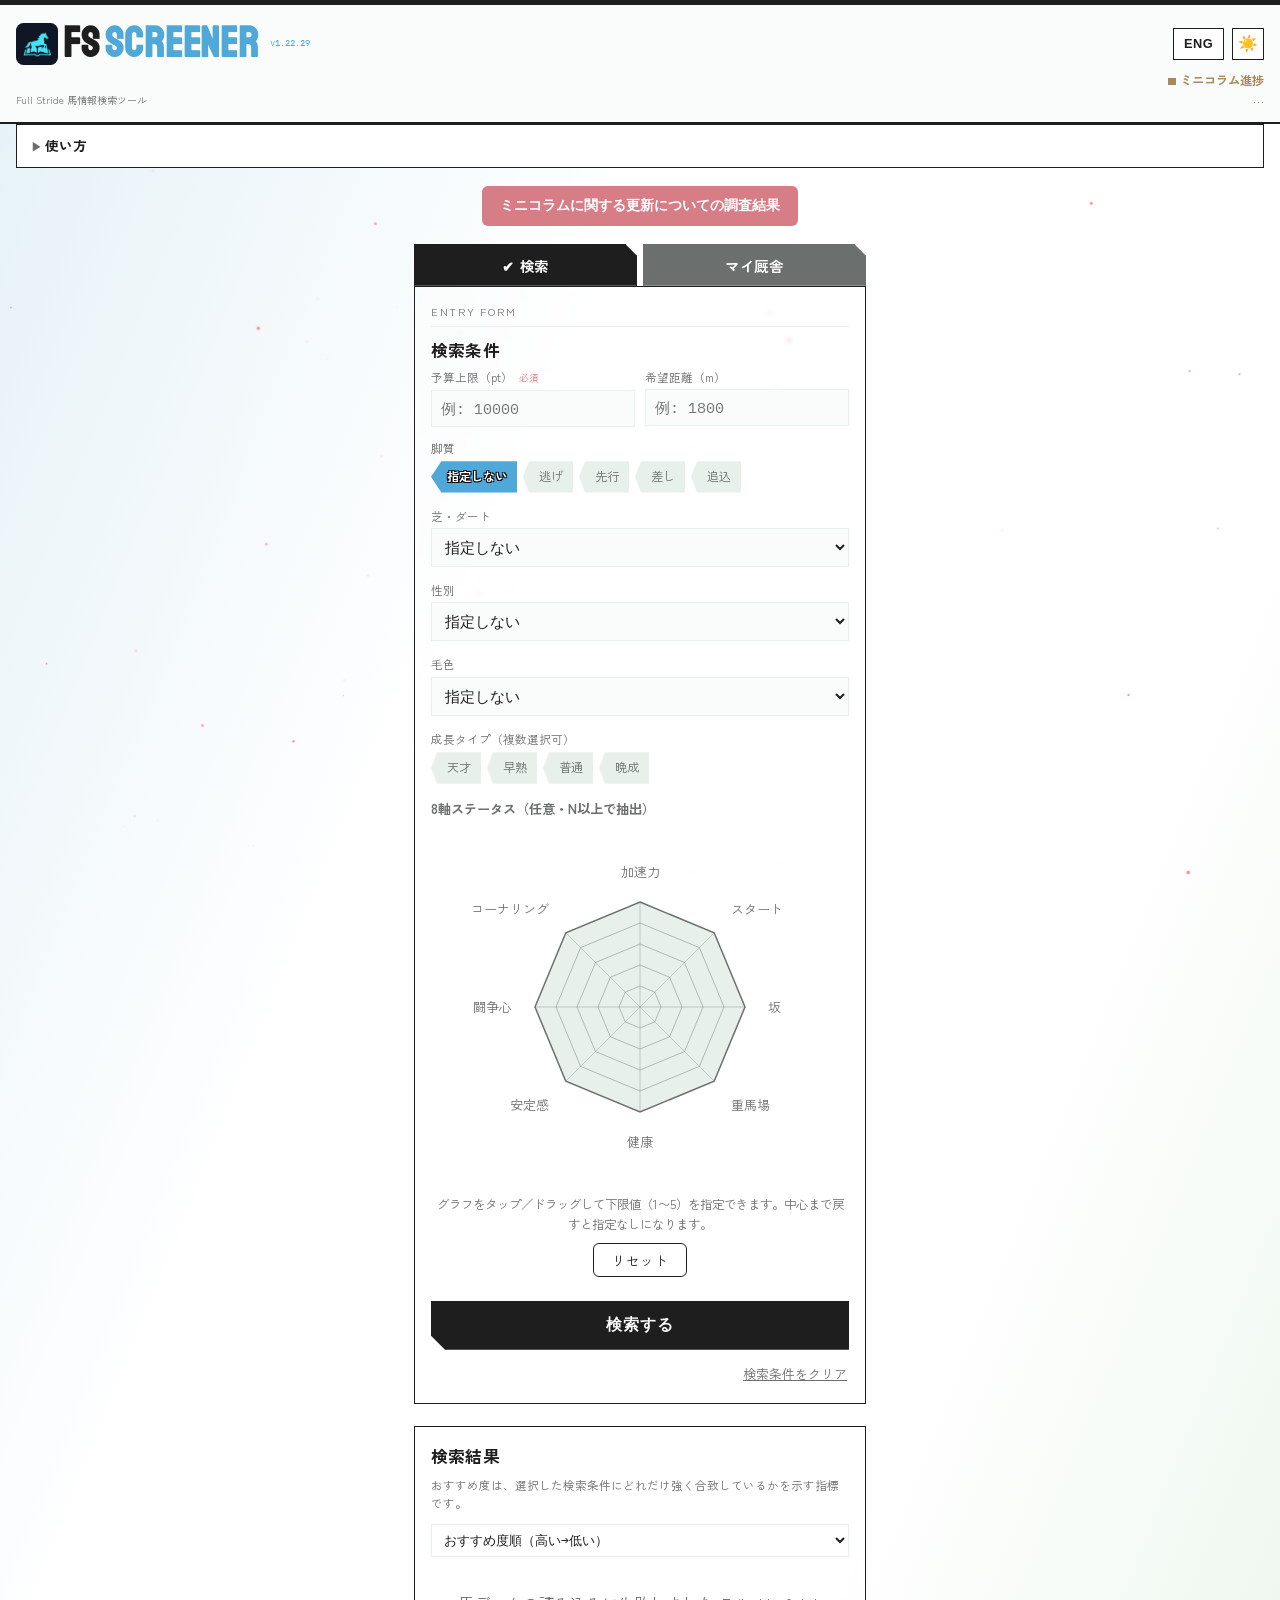
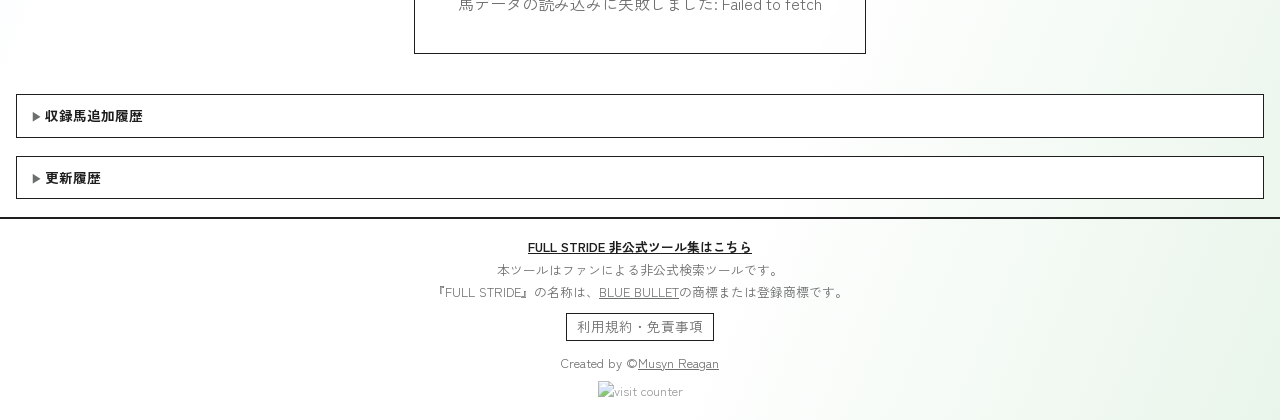
==== commit 922d8e2a: "お知らせの題名から「ここ数日の」を外す Co-Authored-By: Claude Code <noreply@anthropic.com> Claude-Session: https://clau" ====
--- a/index.html
+++ b/index.html
@@ -291,6 +291,6 @@
   <div class="visit-counter"><img src="https://visitor-badge.laobi.icu/badge?page_id=jiz41.FSScreener" alt="visit counter"></div>
 </footer>
 
-<script src="script.js?v=1.22.29"></script>
+<script src="script.js?v=1.22.29b"></script>
 </body>
 </html>
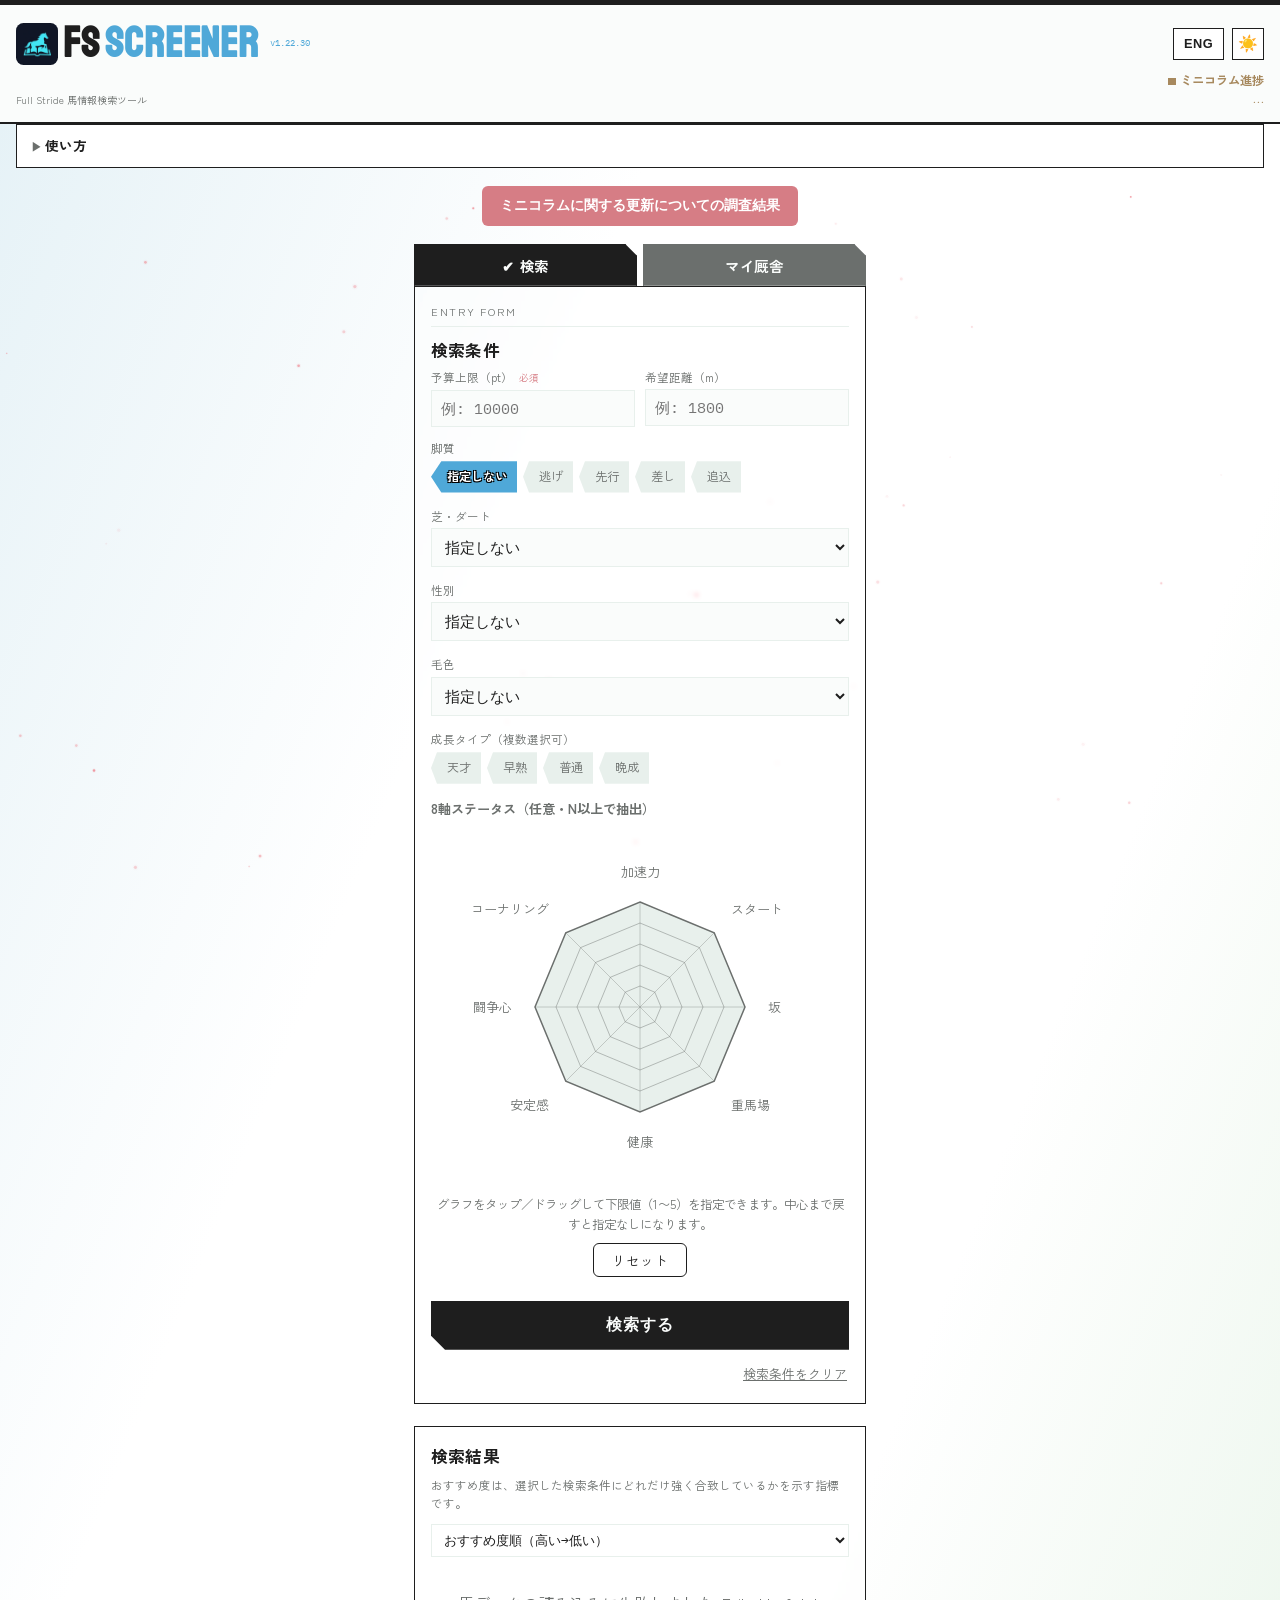
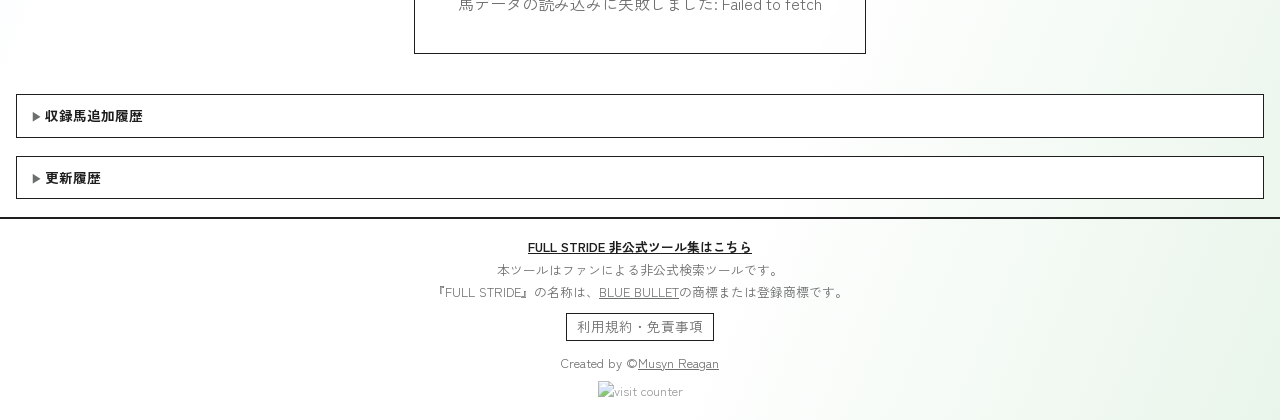
==== commit a0dcdf54: "ミニコラム改訂版1236頭を公開、お知らせ文と更新履歴を更新 (v1.22.30) Co-Authored-By: Claude Code <noreply@anthropic.com> Claude" ====
--- a/index.html
+++ b/index.html
@@ -3,7 +3,7 @@
 <head>
 <meta charset="UTF-8">
 <meta name="viewport" content="width=device-width, initial-scale=1.0">
-<meta name="app-version" content="1.22.29">
+<meta name="app-version" content="1.22.30">
 <title>FSScreener - フルストライド(FullStride)馬市場検索ツール</title>
 <meta name="description" content="予算・脚質・ステータスでフルストライド(FullStride)の馬市場を検索。史実紹介コラム付きのファン制作ツール">
 <meta property="og:type" content="website">
@@ -29,7 +29,7 @@
 <link rel="preconnect" href="https://fonts.googleapis.com">
 <link rel="preconnect" href="https://fonts.gstatic.com" crossorigin>
 <link href="https://fonts.googleapis.com/css2?family=Staatliches&family=Zen+Kaku+Gothic+New:wght@400;500;700&family=IBM+Plex+Mono:wght@400;500;700&display=swap" rel="stylesheet">
-<link rel="stylesheet" href="style.css?v=1.22.29b">
+<link rel="stylesheet" href="style.css?v=1.22.30">
 <script type="application/ld+json">
 {
   "@context": "https://schema.org",
@@ -291,6 +291,6 @@
   <div class="visit-counter"><img src="https://visitor-badge.laobi.icu/badge?page_id=jiz41.FSScreener" alt="visit counter"></div>
 </footer>
 
-<script src="script.js?v=1.22.29b"></script>
+<script src="script.js?v=1.22.30"></script>
 </body>
 </html>
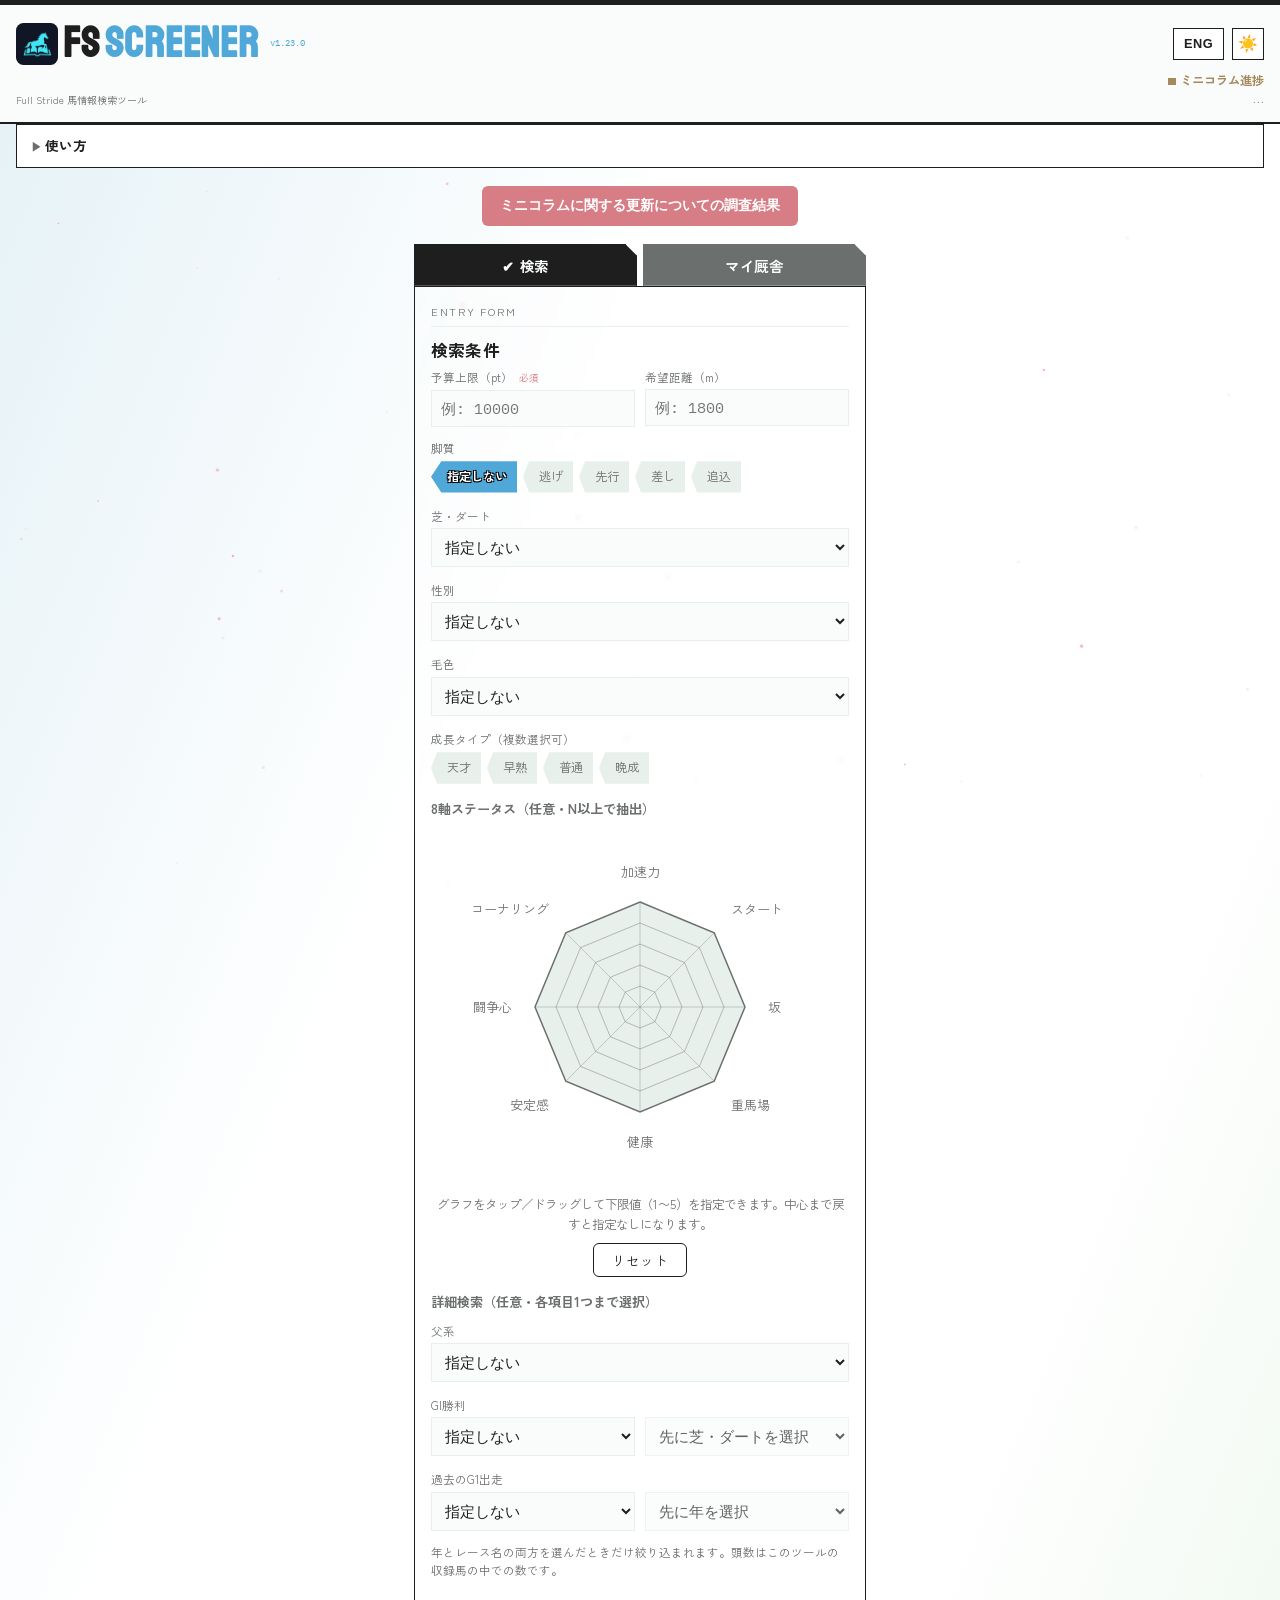
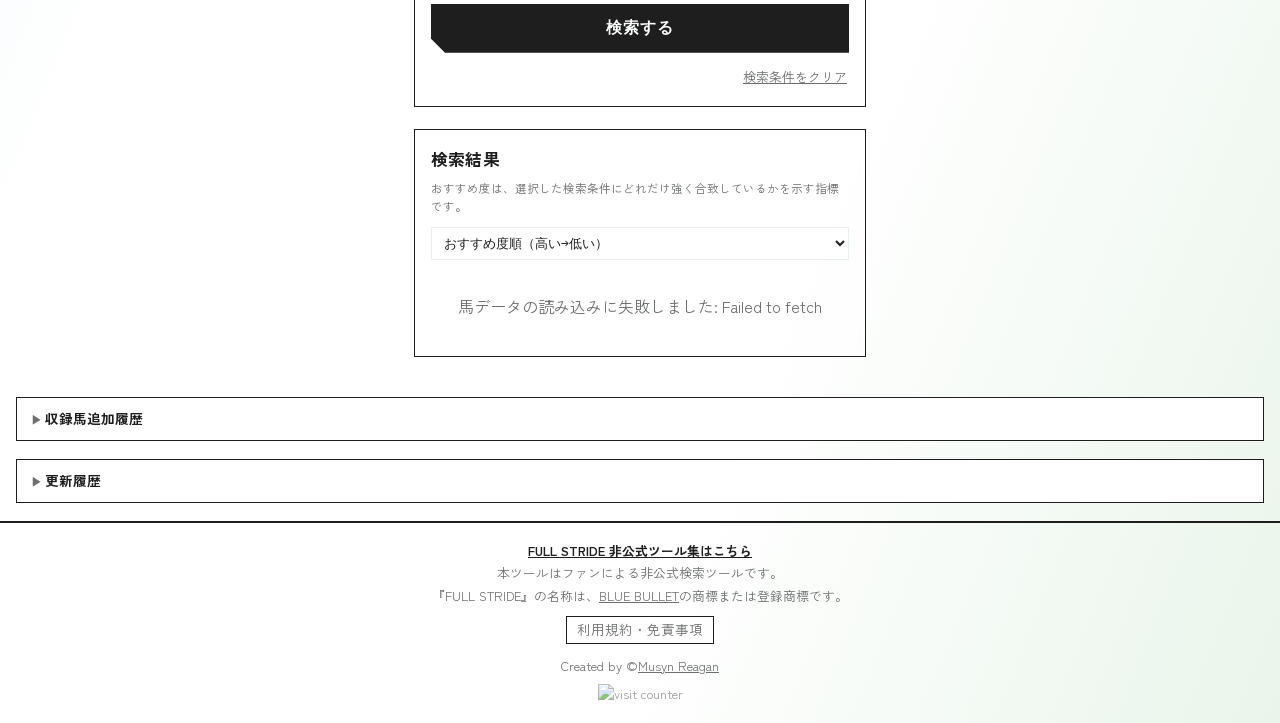
==== commit 118069de: "詳細検索（父系・GI勝利・過去GI出走）を追加、血統データを1236頭に拡充 (v1.23.0) Co-Authored-By: Claude Code <noreply@anthropic.com>" ====
--- a/index.html
+++ b/index.html
@@ -3,7 +3,7 @@
 <head>
 <meta charset="UTF-8">
 <meta name="viewport" content="width=device-width, initial-scale=1.0">
-<meta name="app-version" content="1.22.30">
+<meta name="app-version" content="1.23.0">
 <title>FSScreener - フルストライド(FullStride)馬市場検索ツール</title>
 <meta name="description" content="予算・脚質・ステータスでフルストライド(FullStride)の馬市場を検索。史実紹介コラム付きのファン制作ツール">
 <meta property="og:type" content="website">
@@ -29,7 +29,7 @@
 <link rel="preconnect" href="https://fonts.googleapis.com">
 <link rel="preconnect" href="https://fonts.gstatic.com" crossorigin>
 <link href="https://fonts.googleapis.com/css2?family=Staatliches&family=Zen+Kaku+Gothic+New:wght@400;500;700&family=IBM+Plex+Mono:wght@400;500;700&display=swap" rel="stylesheet">
-<link rel="stylesheet" href="style.css?v=1.22.30">
+<link rel="stylesheet" href="style.css?v=1.23.0">
 <script type="application/ld+json">
 {
   "@context": "https://schema.org",
@@ -168,6 +168,36 @@
       </div>
     </div>
 
+    <div class="field detail-search" id="detail-search">
+      <h3 data-i18n="detail_section_title">詳細検索（任意・各項目1つまで選択）</h3>
+
+      <div class="field">
+        <label for="detail-sire-line" data-i18n="detail_sire_label">父系</label>
+        <select id="detail-sire-line"></select>
+      </div>
+
+      <div class="field">
+        <label data-i18n="detail_win_label">GI勝利</label>
+        <div class="field-row">
+          <select id="detail-win-surface">
+            <option value="" data-i18n="no_pref">指定しない</option>
+            <option value="turf" data-i18n="surface_turf">芝</option>
+            <option value="dirt" data-i18n="surface_dirt">ダート</option>
+          </select>
+          <select id="detail-win-race" disabled></select>
+        </div>
+      </div>
+
+      <div class="field">
+        <label data-i18n="detail_run_label">過去のG1出走</label>
+        <div class="field-row">
+          <select id="detail-run-year"></select>
+          <select id="detail-run-race" disabled></select>
+        </div>
+        <p class="hint" data-i18n="detail_run_hint">年とレース名の両方を選んだときだけ絞り込まれます。頭数はこのツールの収録馬の中での数です。</p>
+      </div>
+    </div>
+
     <button id="search-btn" class="search-btn" data-i18n="search_btn">検索する</button>
     <button type="button" id="clear-search-btn" class="clear-search-btn" data-i18n="clear_search_btn">検索条件をクリア</button>
   </section>
@@ -291,6 +321,6 @@
   <div class="visit-counter"><img src="https://visitor-badge.laobi.icu/badge?page_id=jiz41.FSScreener" alt="visit counter"></div>
 </footer>
 
-<script src="script.js?v=1.22.30"></script>
+<script src="script.js?v=1.23.0"></script>
 </body>
 </html>
--- a/style.css
+++ b/style.css
@@ -408,6 +408,16 @@
   margin-bottom: 12px;
 }
 
+.detail-search h3 {
+  margin-bottom: 10px;
+}
+
+@media (max-width: 480px) {
+  .detail-search .field-row {
+    flex-wrap: wrap;
+  }
+}
+
 .field-row .field {
   margin-bottom: 0;
 }
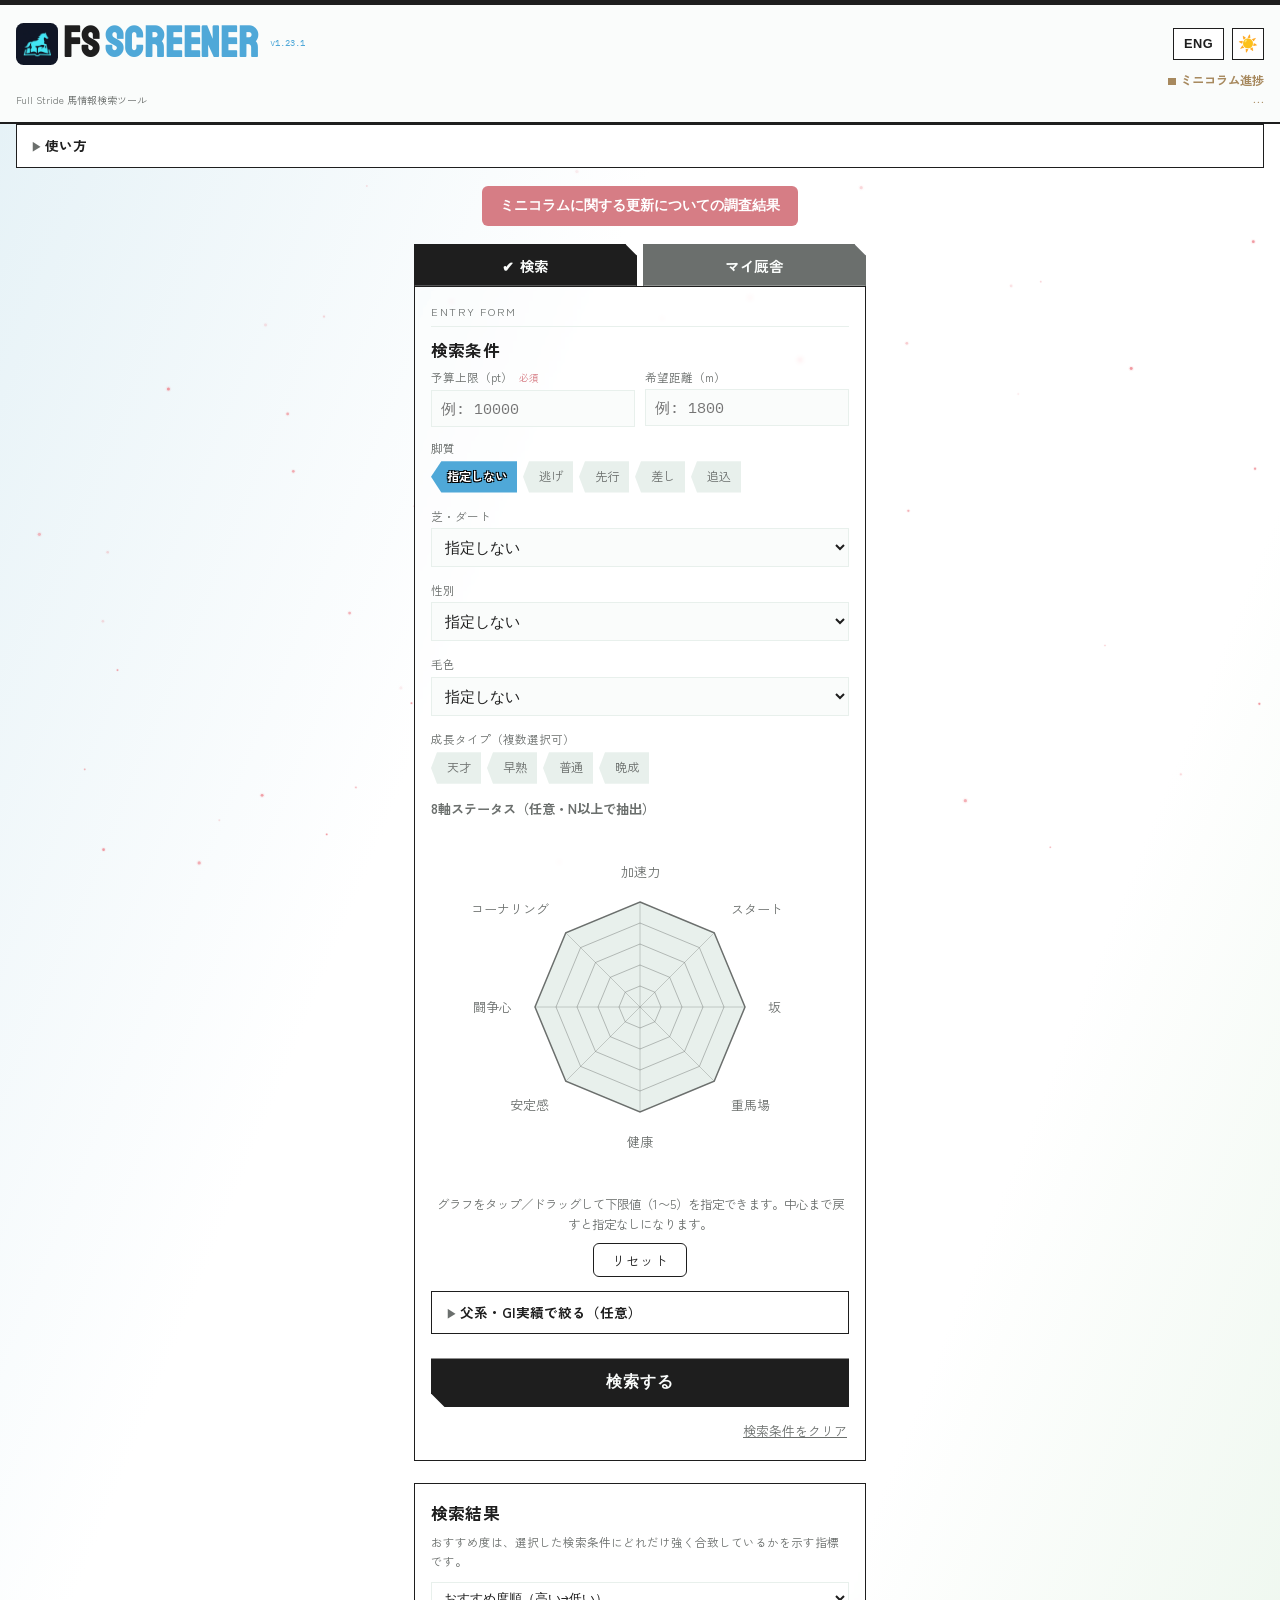
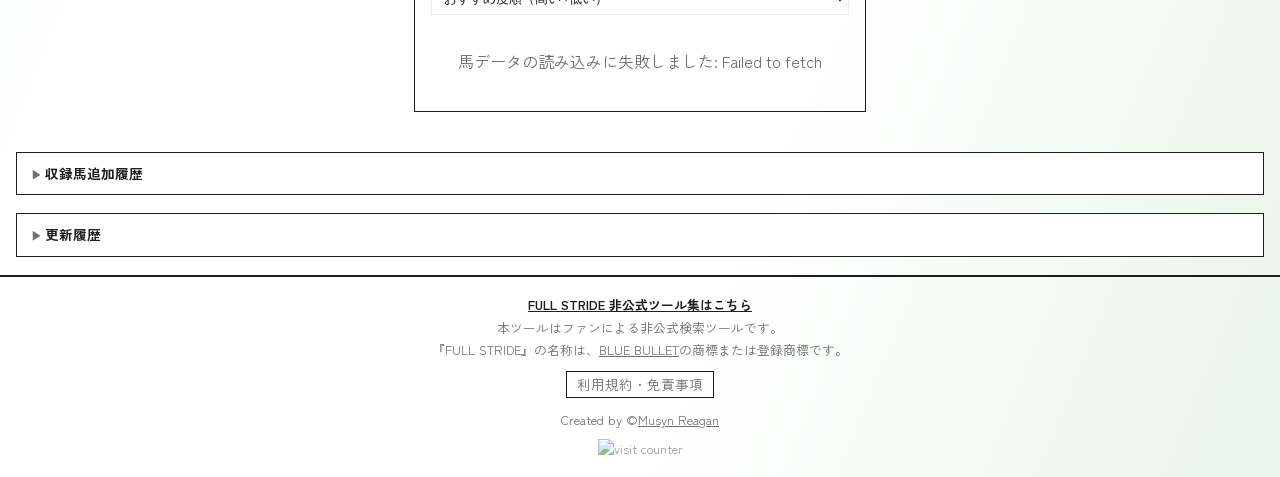
==== commit 9b2bdbac: "詳細検索を「父系・GI実績で絞る」に改称し折り畳み化、件数表示を廃止、レース名の英語表記と選択中バッジを追加 (v1.23.1) Co-Authored-By: Claude Code <norepl" ====
--- a/index.html
+++ b/index.html
@@ -3,7 +3,7 @@
 <head>
 <meta charset="UTF-8">
 <meta name="viewport" content="width=device-width, initial-scale=1.0">
-<meta name="app-version" content="1.23.0">
+<meta name="app-version" content="1.23.1">
 <title>FSScreener - フルストライド(FullStride)馬市場検索ツール</title>
 <meta name="description" content="予算・脚質・ステータスでフルストライド(FullStride)の馬市場を検索。史実紹介コラム付きのファン制作ツール">
 <meta property="og:type" content="website">
@@ -29,7 +29,7 @@
 <link rel="preconnect" href="https://fonts.googleapis.com">
 <link rel="preconnect" href="https://fonts.gstatic.com" crossorigin>
 <link href="https://fonts.googleapis.com/css2?family=Staatliches&family=Zen+Kaku+Gothic+New:wght@400;500;700&family=IBM+Plex+Mono:wght@400;500;700&display=swap" rel="stylesheet">
-<link rel="stylesheet" href="style.css?v=1.23.0">
+<link rel="stylesheet" href="style.css?v=1.23.1">
 <script type="application/ld+json">
 {
   "@context": "https://schema.org",
@@ -168,35 +168,37 @@
       </div>
     </div>
 
-    <div class="field detail-search" id="detail-search">
-      <h3 data-i18n="detail_section_title">詳細検索（任意・各項目1つまで選択）</h3>
-
-      <div class="field">
-        <label for="detail-sire-line" data-i18n="detail_sire_label">父系</label>
-        <select id="detail-sire-line"></select>
-      </div>
-
-      <div class="field">
-        <label data-i18n="detail_win_label">GI勝利</label>
-        <div class="field-row">
-          <select id="detail-win-surface">
-            <option value="" data-i18n="no_pref">指定しない</option>
-            <option value="turf" data-i18n="surface_turf">芝</option>
-            <option value="dirt" data-i18n="surface_dirt">ダート</option>
-          </select>
-          <select id="detail-win-race" disabled></select>
+    <details class="field detail-search" id="detail-search">
+      <summary><span data-i18n="detail_section_title">父系・GI実績で絞る（任意）</span><span id="detail-active-badge" class="detail-active-badge" data-i18n="detail_active_badge" hidden>選択中</span></summary>
+
+      <div class="detail-search-body">
+        <div class="field">
+          <label for="detail-sire-line" data-i18n="detail_sire_label">父系</label>
+          <select id="detail-sire-line"></select>
         </div>
-      </div>
-
-      <div class="field">
-        <label data-i18n="detail_run_label">過去のG1出走</label>
-        <div class="field-row">
-          <select id="detail-run-year"></select>
-          <select id="detail-run-race" disabled></select>
+
+        <div class="field">
+          <label data-i18n="detail_win_label">GI勝利</label>
+          <div class="field-row">
+            <select id="detail-win-surface">
+              <option value="" data-i18n="no_pref">指定しない</option>
+              <option value="turf" data-i18n="surface_turf">芝</option>
+              <option value="dirt" data-i18n="surface_dirt">ダート</option>
+            </select>
+            <select id="detail-win-race" disabled></select>
+          </div>
         </div>
-        <p class="hint" data-i18n="detail_run_hint">年とレース名の両方を選んだときだけ絞り込まれます。頭数はこのツールの収録馬の中での数です。</p>
-      </div>
-    </div>
+
+        <div class="field">
+          <label data-i18n="detail_run_label">過去のGI出走</label>
+          <div class="field-row">
+            <select id="detail-run-year"></select>
+            <select id="detail-run-race" disabled></select>
+          </div>
+          <p class="hint" data-i18n="detail_run_hint">年とレース名の両方を選んだときだけ絞り込まれます。</p>
+        </div>
+      </div>
+    </details>
 
     <button id="search-btn" class="search-btn" data-i18n="search_btn">検索する</button>
     <button type="button" id="clear-search-btn" class="clear-search-btn" data-i18n="clear_search_btn">検索条件をクリア</button>
@@ -321,6 +323,6 @@
   <div class="visit-counter"><img src="https://visitor-badge.laobi.icu/badge?page_id=jiz41.FSScreener" alt="visit counter"></div>
 </footer>
 
-<script src="script.js?v=1.23.0"></script>
+<script src="script.js?v=1.23.1"></script>
 </body>
 </html>
--- a/style.css
+++ b/style.css
@@ -408,8 +408,50 @@
   margin-bottom: 12px;
 }
 
-.detail-search h3 {
-  margin-bottom: 10px;
+.detail-search {
+  border: 1px solid var(--line);
+  background: var(--bg-panel);
+}
+
+.detail-search summary {
+  padding: 10px 14px;
+  font-size: 0.85em;
+  font-weight: 700;
+  cursor: pointer;
+  list-style: none;
+}
+
+.detail-search summary::-webkit-details-marker {
+  display: none;
+}
+
+.detail-search summary::before {
+  content: "▶ ";
+  font-size: 0.8em;
+  color: var(--muted);
+}
+
+.detail-search[open] summary::before {
+  content: "▼ ";
+}
+
+.detail-active-badge {
+  margin-left: 8px;
+  padding: 1px 7px;
+  font-size: 0.8em;
+  font-weight: 700;
+  color: #fff;
+  background: var(--active, var(--blue));
+  border-radius: 8px;
+  text-shadow:
+    -1px -1px 0 #000,
+    1px -1px 0 #000,
+    -1px 1px 0 #000,
+    1px 1px 0 #000;
+}
+
+.detail-search-body {
+  padding: 4px 14px 2px;
 }
 
 @media (max-width: 480px) {
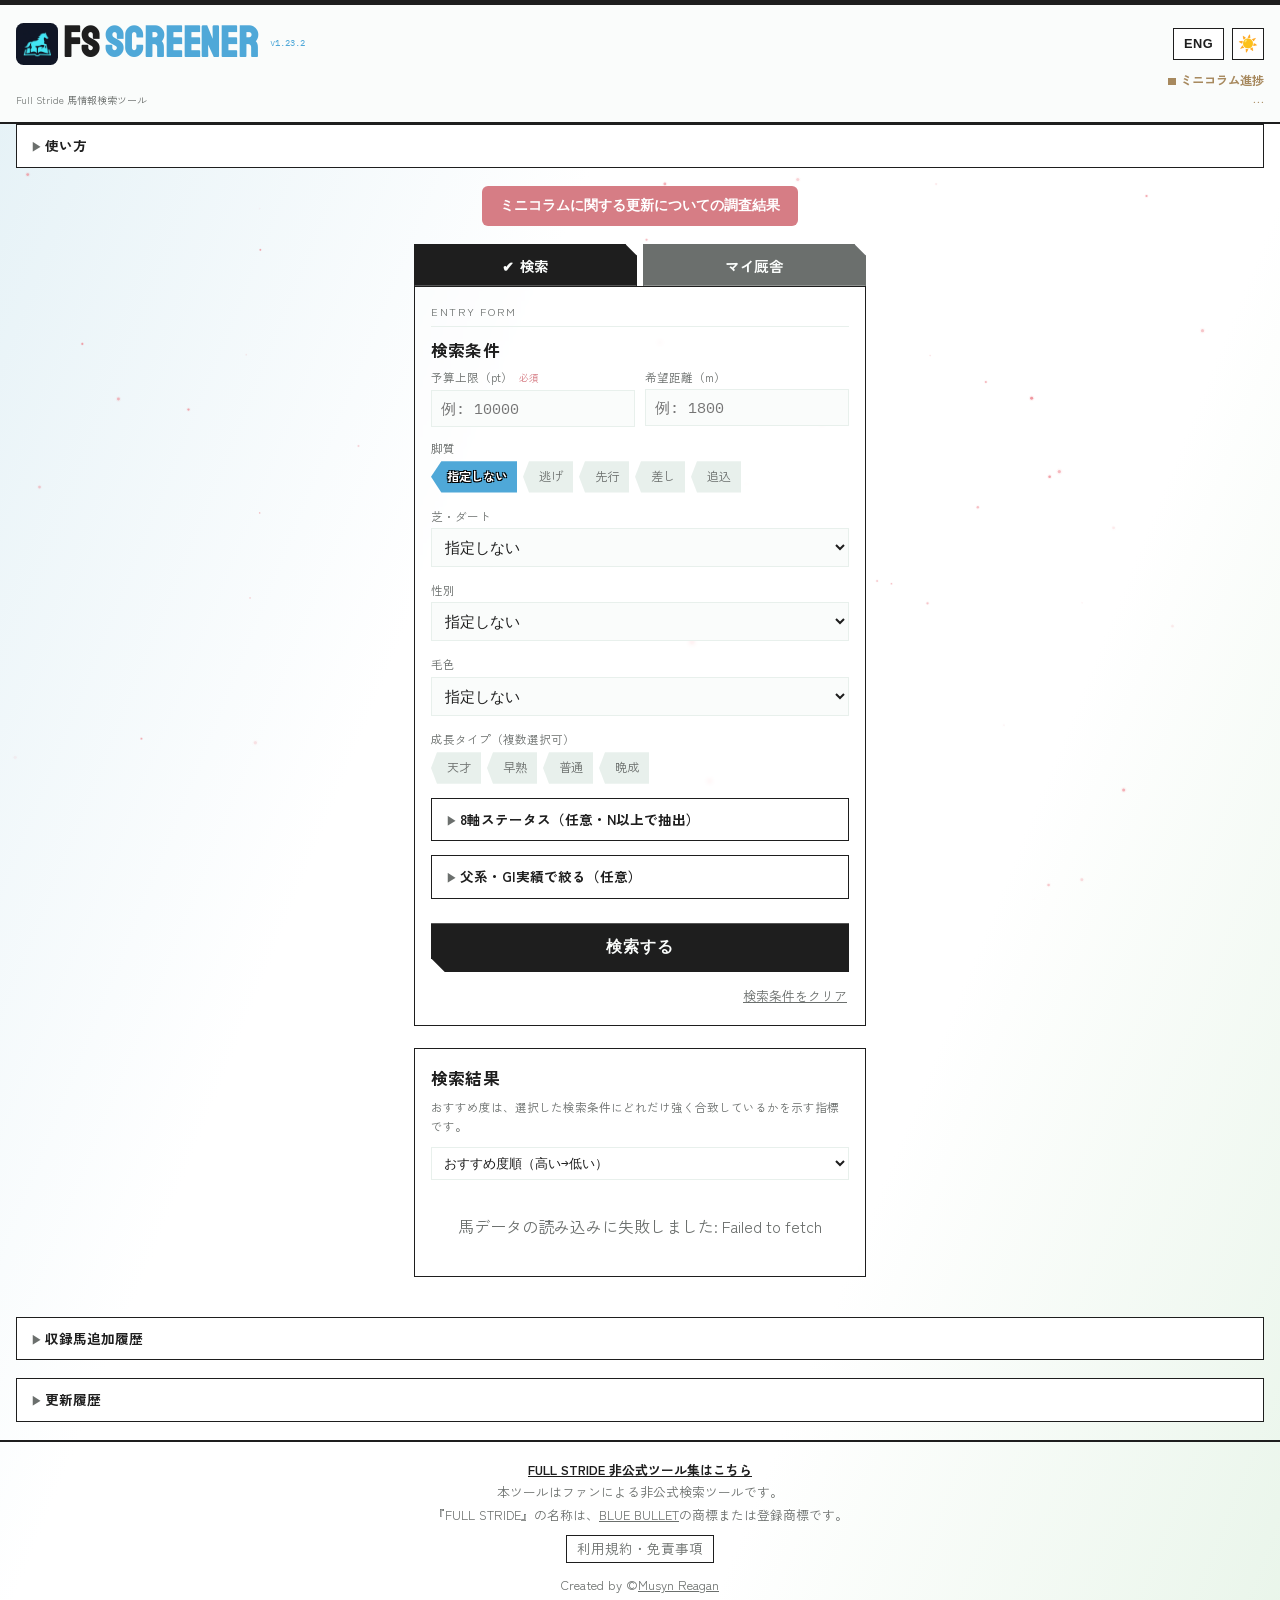
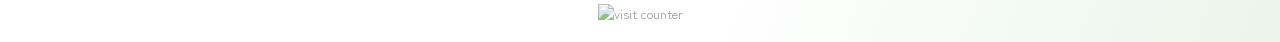
==== commit 15ead414: "v1.23.2: 8軸ステータスを折りたたみ式に（閉じスタート・選択中バッジ）、使い方2に父系・GI実績の説明を追記 Co-Authored-By: Claude Code <noreply@anth" ====
--- a/index.html
+++ b/index.html
@@ -3,7 +3,7 @@
 <head>
 <meta charset="UTF-8">
 <meta name="viewport" content="width=device-width, initial-scale=1.0">
-<meta name="app-version" content="1.23.1">
+<meta name="app-version" content="1.23.2">
 <title>FSScreener - フルストライド(FullStride)馬市場検索ツール</title>
 <meta name="description" content="予算・脚質・ステータスでフルストライド(FullStride)の馬市場を検索。史実紹介コラム付きのファン制作ツール">
 <meta property="og:type" content="website">
@@ -29,7 +29,7 @@
 <link rel="preconnect" href="https://fonts.googleapis.com">
 <link rel="preconnect" href="https://fonts.gstatic.com" crossorigin>
 <link href="https://fonts.googleapis.com/css2?family=Staatliches&family=Zen+Kaku+Gothic+New:wght@400;500;700&family=IBM+Plex+Mono:wght@400;500;700&display=swap" rel="stylesheet">
-<link rel="stylesheet" href="style.css?v=1.23.1">
+<link rel="stylesheet" href="style.css?v=1.23.2">
 <script type="application/ld+json">
 {
   "@context": "https://schema.org",
@@ -63,7 +63,7 @@
   <summary data-i18n="howto_summary">使い方</summary>
   <ol>
     <li data-i18n="howto_1">予算上限を入力します（必須）</li>
-    <li data-i18n="howto_2">脚質・距離・芝ダート・性別・毛色・成長タイプ・8軸ステータスは、気になる項目だけ任意で絞り込めます</li>
+    <li data-i18n="howto_2">脚質・距離・芝ダート・性別・毛色・成長タイプ・8軸ステータスは、気になる項目だけ任意で絞り込めます。「父系・GI実績で絞る」を開くと、父系、GI勝利のレース名、過去のGI出走（年とレース名の両方を選択）でも絞り込めます</li>
     <li data-i18n="howto_3">「検索する」を押すと、条件に合う候補馬が一覧で出てきます</li>
     <li data-i18n="howto_4">気になる馬をタップすると、現実の競走馬としての戦績やエピソードが見られます</li>
     <li data-i18n="howto_5">気になる馬は詳細画面の「厩舎に入れる」でマイ厩舎に登録できます（最大6頭）。厩舎タブの「タップして分析結果を見る」からは、距離・芝ダート・脚質の傾向を診断できます</li>
@@ -161,12 +161,14 @@
       </div>
     </div>
 
-    <div class="field">
-      <h3 data-i18n="stat_section_title">8軸ステータス（任意・N以上で抽出）</h3>
-      <div class="stat-grid" id="stat-grid">
-        <!-- generated by script.js -->
-      </div>
-    </div>
+    <details class="field detail-search" id="stat-section">
+      <summary><span data-i18n="stat_section_title">8軸ステータス（任意・N以上で抽出）</span><span id="stat-active-badge" class="detail-active-badge" data-i18n="detail_active_badge" hidden>選択中</span></summary>
+      <div class="detail-search-body">
+        <div class="stat-grid" id="stat-grid">
+          <!-- generated by script.js -->
+        </div>
+      </div>
+    </details>
 
     <details class="field detail-search" id="detail-search">
       <summary><span data-i18n="detail_section_title">父系・GI実績で絞る（任意）</span><span id="detail-active-badge" class="detail-active-badge" data-i18n="detail_active_badge" hidden>選択中</span></summary>
@@ -323,6 +325,6 @@
   <div class="visit-counter"><img src="https://visitor-badge.laobi.icu/badge?page_id=jiz41.FSScreener" alt="visit counter"></div>
 </footer>
 
-<script src="script.js?v=1.23.1"></script>
+<script src="script.js?v=1.23.2"></script>
 </body>
 </html>
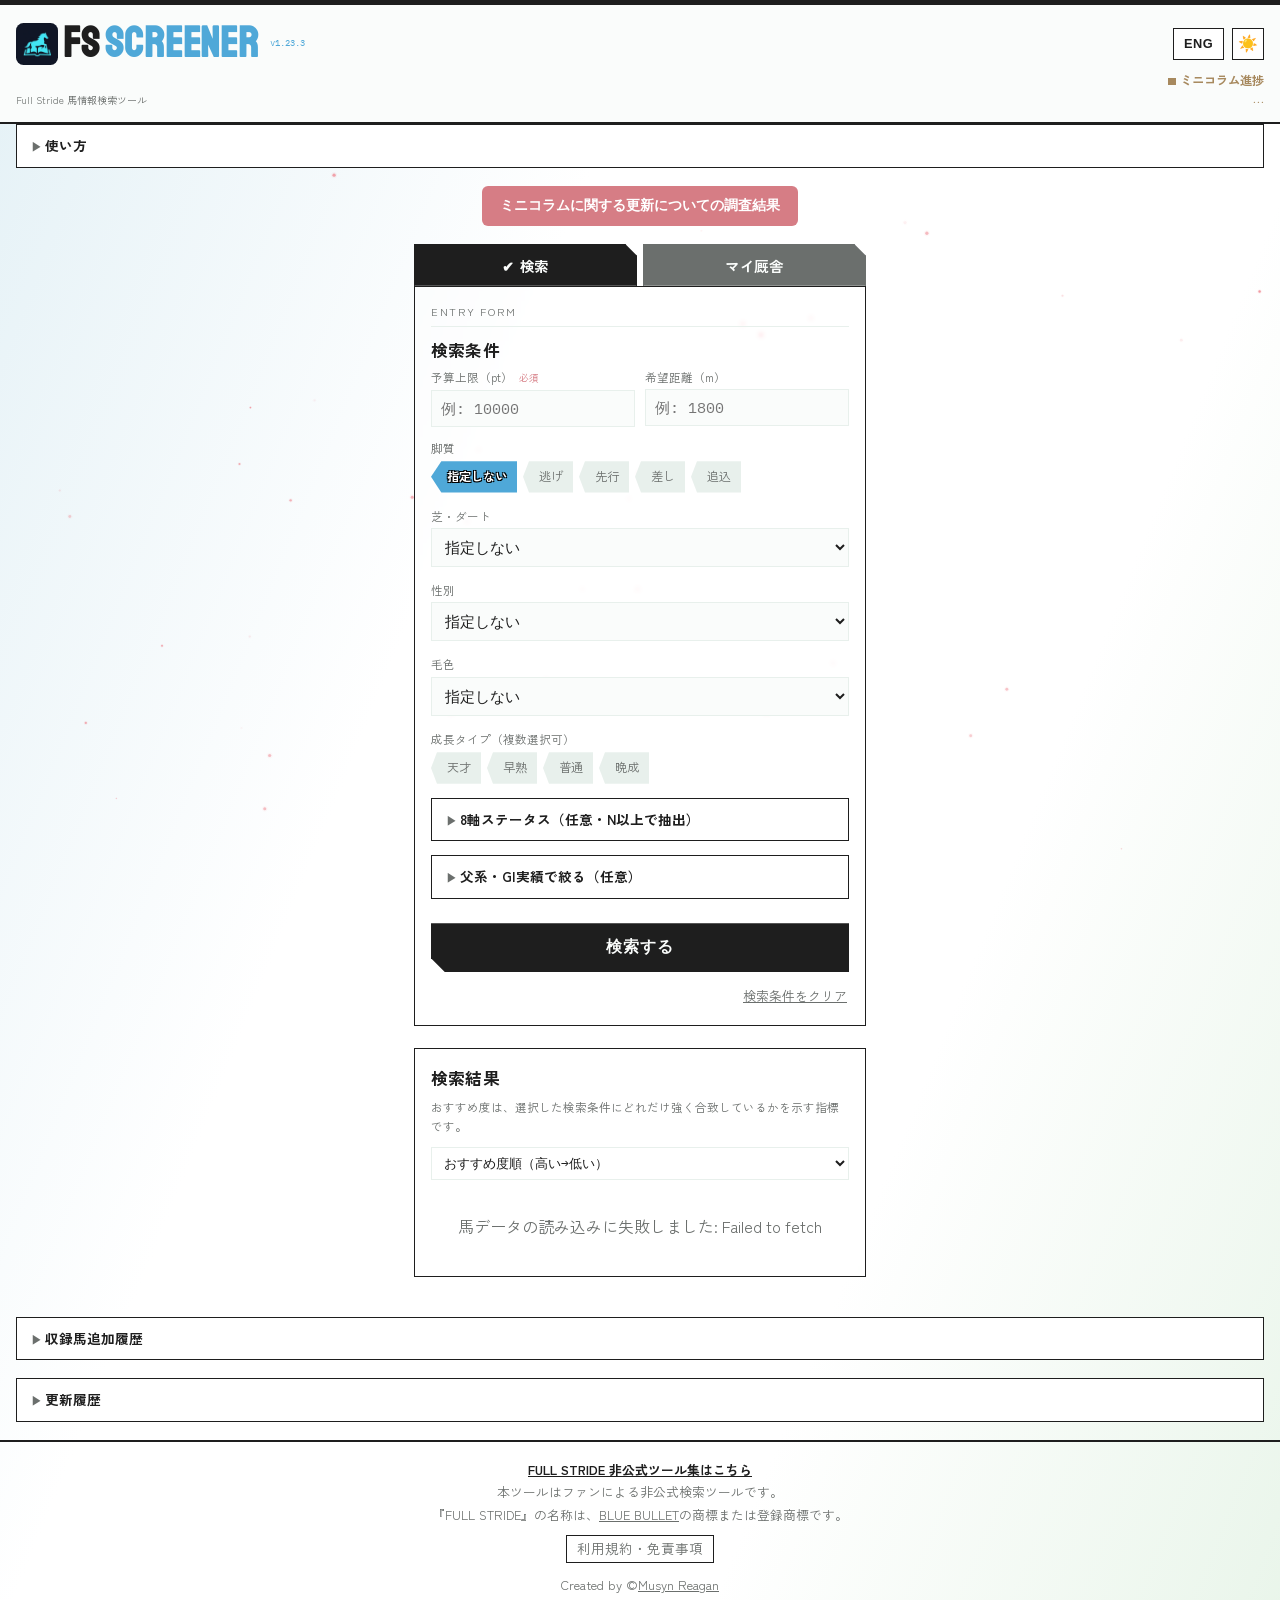
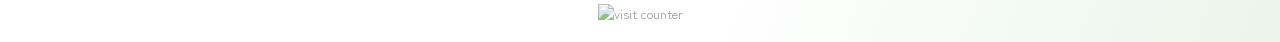
==== commit 9d9e1b0d: "v1.23.3: 選択中バッジを小さくして1行に収める Co-Authored-By: Claude Code <noreply@anthropic.com> Claude-Session: http" ====
--- a/index.html
+++ b/index.html
@@ -3,7 +3,7 @@
 <head>
 <meta charset="UTF-8">
 <meta name="viewport" content="width=device-width, initial-scale=1.0">
-<meta name="app-version" content="1.23.2">
+<meta name="app-version" content="1.23.3">
 <title>FSScreener - フルストライド(FullStride)馬市場検索ツール</title>
 <meta name="description" content="予算・脚質・ステータスでフルストライド(FullStride)の馬市場を検索。史実紹介コラム付きのファン制作ツール">
 <meta property="og:type" content="website">
@@ -29,7 +29,7 @@
 <link rel="preconnect" href="https://fonts.googleapis.com">
 <link rel="preconnect" href="https://fonts.gstatic.com" crossorigin>
 <link href="https://fonts.googleapis.com/css2?family=Staatliches&family=Zen+Kaku+Gothic+New:wght@400;500;700&family=IBM+Plex+Mono:wght@400;500;700&display=swap" rel="stylesheet">
-<link rel="stylesheet" href="style.css?v=1.23.2">
+<link rel="stylesheet" href="style.css?v=1.23.3">
 <script type="application/ld+json">
 {
   "@context": "https://schema.org",
@@ -325,6 +325,6 @@
   <div class="visit-counter"><img src="https://visitor-badge.laobi.icu/badge?page_id=jiz41.FSScreener" alt="visit counter"></div>
 </footer>
 
-<script src="script.js?v=1.23.2"></script>
+<script src="script.js?v=1.23.3"></script>
 </body>
 </html>
--- a/style.css
+++ b/style.css
@@ -436,9 +436,11 @@
 }
 
 .detail-active-badge {
-  margin-left: 8px;
-  padding: 1px 7px;
-  font-size: 0.8em;
+  display: inline-block;
+  white-space: nowrap;
+  margin-left: 6px;
+  padding: 1px 6px;
+  font-size: 0.65em;
   font-weight: 700;
   color: #fff;
   background: var(--active, var(--blue));
@@ -448,6 +450,10 @@
     1px -1px 0 #000,
     -1px 1px 0 #000,
     1px 1px 0 #000;
+}
+
+.detail-active-badge[hidden] {
+  display: none;
 }
 
 .detail-search-body {
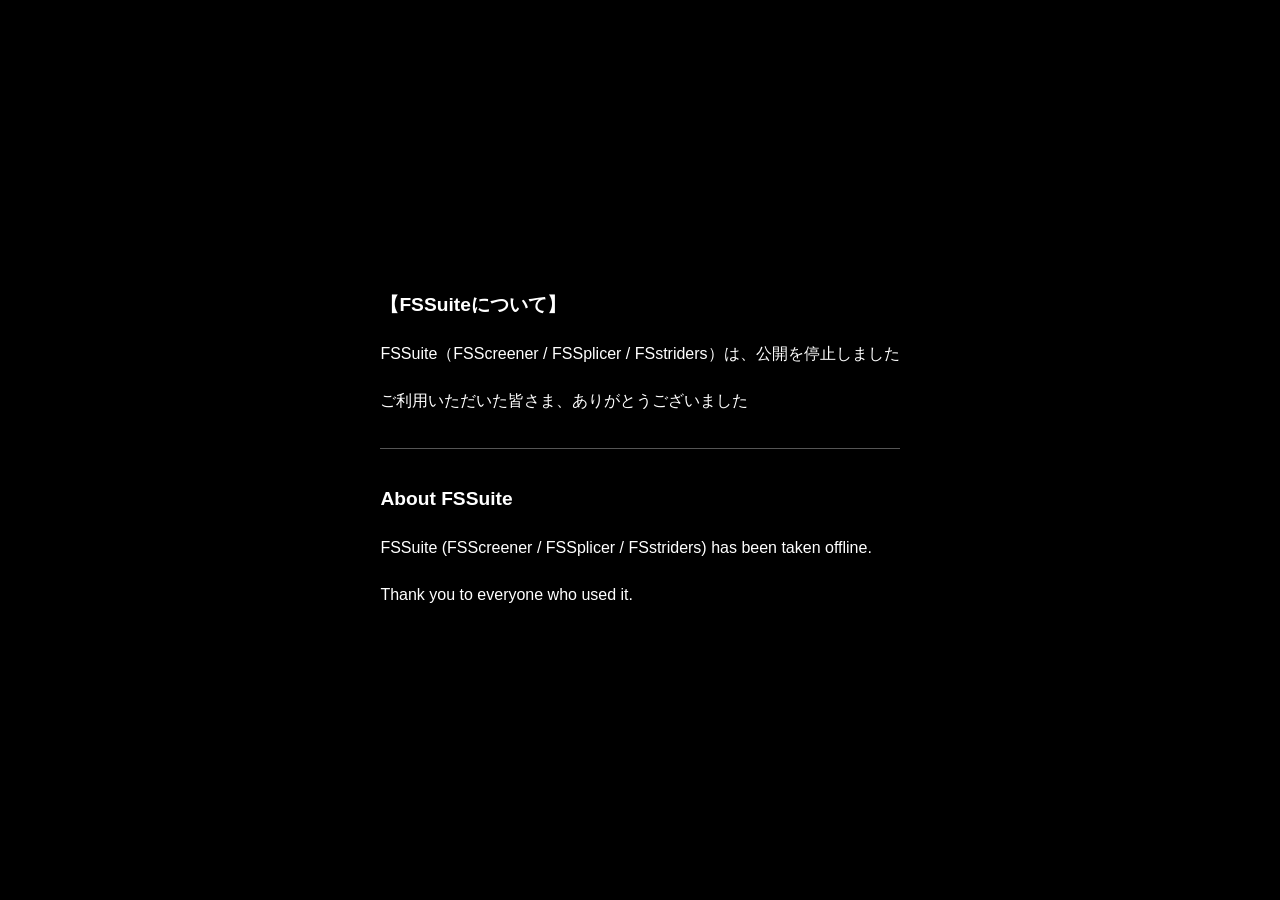
==== commit e2dc0b50: "公開停止: 告知ページのみ" ====
--- a/index.html
+++ b/index.html
@@ -1,330 +1,26 @@
 <!DOCTYPE html>
 <html lang="ja">
 <head>
-<meta charset="UTF-8">
-<meta name="viewport" content="width=device-width, initial-scale=1.0">
-<meta name="app-version" content="1.23.3">
-<title>FSScreener - フルストライド(FullStride)馬市場検索ツール</title>
-<meta name="description" content="予算・脚質・ステータスでフルストライド(FullStride)の馬市場を検索。史実紹介コラム付きのファン制作ツール">
-<meta property="og:type" content="website">
-<meta property="og:url" content="https://jiz41.github.io/FSScreener/">
-<meta property="og:title" content="FSScreener - Full Stride 馬市場検索ツール">
-<meta property="og:description" content="予算・脚質・ステータスでFull Strideの馬市場を検索。史実紹介コラム付きのファン制作ツール">
-<meta property="og:image" content="https://jiz41.github.io/FSScreener/images/ogp.png">
-<meta property="og:image:width" content="1200">
-<meta property="og:image:height" content="630">
-<meta name="twitter:card" content="summary_large_image">
-<meta name="twitter:title" content="FSScreener - Full Stride 馬市場検索ツール">
-<meta name="twitter:description" content="予算・脚質・ステータスでFull Strideの馬市場を検索。史実紹介コラム付きのファン制作ツール">
-<meta name="twitter:image" content="https://jiz41.github.io/FSScreener/images/ogp.png">
-<link rel="icon" type="image/png" sizes="16x16" href="images/favicon-16.png">
-<link rel="icon" type="image/png" sizes="32x32" href="images/favicon-32.png">
-<link rel="icon" type="image/png" sizes="192x192" href="images/favicon-192.png">
-<link rel="icon" type="image/png" sizes="512x512" href="images/favicon-512.png">
-<link rel="apple-touch-icon" href="images/apple-touch-icon.png">
-<link rel="manifest" href="manifest.json">
-<meta name="theme-color" content="#FAFCFB">
-<meta name="apple-mobile-web-app-capable" content="yes">
-<link rel="apple-touch-icon" href="images/favicon-192.png">
-<link rel="preconnect" href="https://fonts.googleapis.com">
-<link rel="preconnect" href="https://fonts.gstatic.com" crossorigin>
-<link href="https://fonts.googleapis.com/css2?family=Staatliches&family=Zen+Kaku+Gothic+New:wght@400;500;700&family=IBM+Plex+Mono:wght@400;500;700&display=swap" rel="stylesheet">
-<link rel="stylesheet" href="style.css?v=1.23.3">
-<script type="application/ld+json">
-{
-  "@context": "https://schema.org",
-  "@type": "WebApplication",
-  "name": "FSScreener",
-  "alternateName": ["フルストライド馬市場検索ツール", "FullStride Screener", "FULL STRIDE 馬市場検索"],
-  "url": "https://jiz41.github.io/FSScreener/",
-  "applicationCategory": "GameApplication",
-  "operatingSystem": "Any",
-  "description": "予算・脚質・ステータスでフルストライド(Full Stride/FullStride)の馬市場を検索できるファン制作ツール"
-}
-</script>
+<meta charset="utf-8">
+<meta name="viewport" content="width=device-width,initial-scale=1">
+<meta name="robots" content="noindex">
+<title>FSSuite</title>
+<style>
+body{margin:0;min-height:100vh;display:flex;align-items:center;justify-content:center;background:#000;color:#fff;font-family:sans-serif;line-height:1.9;padding:24px;box-sizing:border-box}
+main{max-width:34em}
+h1{font-size:1.2em}
+hr{border:0;border-top:1px solid #555;margin:2em 0}
+</style>
 </head>
 <body>
-<header>
-  <div class="header-top">
-    <h1 class="wordmark"><img src="images/favicon-192.png" alt="フルストライド FullStride FSScreenerロゴ" class="logo-icon">FS<span>Screener</span><span id="app-version-badge" class="version-badge"></span></h1>
-    <div class="header-buttons">
-      <button class="lang-toggle" id="lang-toggle" aria-label="言語切り替え">ENG</button>
-      <button class="theme-toggle" id="theme-toggle" aria-label="テーマ切り替え">☀️</button>
-      <button class="install-toggle" id="install-btn" aria-label="インストール" style="display:none;">📲</button>
-    </div>
-  </div>
-  <div class="header-sub-row">
-    <p class="subtitle" data-i18n="subtitle">Full Stride 馬情報検索ツール</p>
-    <p class="column-progress"><span class="progress-mark"></span><span data-i18n="column_progress_label">ミニコラム進捗</span><br><span id="column-progress-text">…</span></p>
-  </div>
-</header>
-
-<details class="usage-details">
-  <summary data-i18n="howto_summary">使い方</summary>
-  <ol>
-    <li data-i18n="howto_1">予算上限を入力します（必須）</li>
-    <li data-i18n="howto_2">脚質・距離・芝ダート・性別・毛色・成長タイプ・8軸ステータスは、気になる項目だけ任意で絞り込めます。「父系・GI実績で絞る」を開くと、父系、GI勝利のレース名、過去のGI出走（年とレース名の両方を選択）でも絞り込めます</li>
-    <li data-i18n="howto_3">「検索する」を押すと、条件に合う候補馬が一覧で出てきます</li>
-    <li data-i18n="howto_4">気になる馬をタップすると、現実の競走馬としての戦績やエピソードが見られます</li>
-    <li data-i18n="howto_5">気になる馬は詳細画面の「厩舎に入れる」でマイ厩舎に登録できます（最大6頭）。厩舎タブの「タップして分析結果を見る」からは、距離・芝ダート・脚質の傾向を診断できます</li>
-    <li id="eng-note" data-i18n="eng_note" class="eng-only-note" style="display:none;"></li>
-  </ol>
-</details>
-
-<button type="button" id="notice-link" class="notice-link" data-i18n="notice_link"></button>
-
-<nav class="tab-bar" id="tab-bar">
-  <button class="tab-btn active" data-tab="search" id="tab-btn-search"><span data-i18n="tab_search">検索</span></button>
-  <button class="tab-btn" data-tab="stable" id="tab-btn-stable"><span data-i18n="tab_stable">マイ厩舎</span><span class="tab-badge" id="stable-count-badge" style="display:none;"></span></button>
-</nav>
-
 <main>
-  <section id="stable-panel" class="panel" style="display:none;">
-    <p class="ticket-label">Stable Card</p>
-    <div class="results-head">
-      <h2 data-i18n="stable_title">マイ厩舎</h2>
-      <span class="results-count" id="stable-count"></span>
-    </div>
-    <p class="hint" data-i18n="stable_hint">検索結果の馬の詳細から「厩舎に入れる」で追加できます（最大6頭）。データは端末内に保存されます。</p>
-    <div class="card-stack" id="stable-list"></div>
-    <div id="stable-diag" class="diag-box" style="display:none;"></div>
-  </section>
-
-  <section id="search-panel" class="panel">
-    <p class="ticket-label">Entry Form</p>
-    <h2 data-i18n="search_conditions">検索条件</h2>
-
-    <div class="field-row">
-      <div class="field">
-        <label for="budget"><span data-i18n="budget_label">予算上限（pt）</span><span class="required" data-i18n="required">必須</span></label>
-        <input type="number" id="budget" min="0" step="1" placeholder="例: 10000">
-      </div>
-      <div class="field">
-        <label for="distance" data-i18n="distance_label">希望距離（m）</label>
-        <input type="number" id="distance" min="0" step="100" placeholder="例: 1800">
-      </div>
-    </div>
-
-    <div class="field">
-      <label data-i18n="style_label">脚質</label>
-      <div class="chip-row" id="running-style-chips" data-value="">
-        <span class="chip active" data-value="" data-i18n="no_pref">指定しない</span>
-        <span class="chip" data-value="0" data-i18n="style_0">逃げ</span>
-        <span class="chip" data-value="1" data-i18n="style_1">先行</span>
-        <span class="chip" data-value="2" data-i18n="style_2">差し</span>
-        <span class="chip" data-value="3" data-i18n="style_3">追込</span>
-      </div>
-    </div>
-
-    <div class="field">
-      <label for="surface" data-i18n="surface_label">芝・ダート</label>
-      <select id="surface">
-        <option value="" data-i18n="no_pref">指定しない</option>
-        <option value="turf" data-i18n="surface_turf">芝</option>
-        <option value="dirt" data-i18n="surface_dirt">ダート</option>
-      </select>
-    </div>
-
-    <div class="field">
-      <label for="horse-gender" data-i18n="gender_label">性別</label>
-      <select id="horse-gender">
-        <option value="" data-i18n="no_pref">指定しない</option>
-        <option value="0" data-i18n="gender_0">牡</option>
-        <option value="1" data-i18n="gender_1">牝</option>
-        <option value="2" data-i18n="gender_2">せん馬</option>
-      </select>
-    </div>
-
-    <div class="field">
-      <label for="horse-color" data-i18n="color_label">毛色</label>
-      <select id="horse-color">
-        <option value="" data-i18n="no_pref">指定しない</option>
-        <option value="0" data-i18n="color_0">鹿毛</option>
-        <option value="1" data-i18n="color_1">黒鹿毛</option>
-        <option value="2" data-i18n="color_2">青鹿毛</option>
-        <option value="3" data-i18n="color_3">青毛</option>
-        <option value="4" data-i18n="color_4">栗毛</option>
-        <option value="5" data-i18n="color_5">栃栗毛</option>
-        <option value="6" data-i18n="color_6">尾花栗毛</option>
-        <option value="7" data-i18n="color_7">芦毛</option>
-        <option value="8" data-i18n="color_8">白毛</option>
-      </select>
-    </div>
-
-    <div class="field">
-      <label data-i18n="growth_label">成長タイプ（複数選択可）</label>
-      <div class="chip-row" id="growth-chips">
-        <span class="chip" data-value="prodigy" data-i18n="growth_prodigy">天才</span>
-        <span class="chip" data-value="early" data-i18n="growth_early">早熟</span>
-        <span class="chip" data-value="normal" data-i18n="growth_normal">普通</span>
-        <span class="chip" data-value="late" data-i18n="growth_late">晩成</span>
-      </div>
-    </div>
-
-    <details class="field detail-search" id="stat-section">
-      <summary><span data-i18n="stat_section_title">8軸ステータス（任意・N以上で抽出）</span><span id="stat-active-badge" class="detail-active-badge" data-i18n="detail_active_badge" hidden>選択中</span></summary>
-      <div class="detail-search-body">
-        <div class="stat-grid" id="stat-grid">
-          <!-- generated by script.js -->
-        </div>
-      </div>
-    </details>
-
-    <details class="field detail-search" id="detail-search">
-      <summary><span data-i18n="detail_section_title">父系・GI実績で絞る（任意）</span><span id="detail-active-badge" class="detail-active-badge" data-i18n="detail_active_badge" hidden>選択中</span></summary>
-
-      <div class="detail-search-body">
-        <div class="field">
-          <label for="detail-sire-line" data-i18n="detail_sire_label">父系</label>
-          <select id="detail-sire-line"></select>
-        </div>
-
-        <div class="field">
-          <label data-i18n="detail_win_label">GI勝利</label>
-          <div class="field-row">
-            <select id="detail-win-surface">
-              <option value="" data-i18n="no_pref">指定しない</option>
-              <option value="turf" data-i18n="surface_turf">芝</option>
-              <option value="dirt" data-i18n="surface_dirt">ダート</option>
-            </select>
-            <select id="detail-win-race" disabled></select>
-          </div>
-        </div>
-
-        <div class="field">
-          <label data-i18n="detail_run_label">過去のGI出走</label>
-          <div class="field-row">
-            <select id="detail-run-year"></select>
-            <select id="detail-run-race" disabled></select>
-          </div>
-          <p class="hint" data-i18n="detail_run_hint">年とレース名の両方を選んだときだけ絞り込まれます。</p>
-        </div>
-      </div>
-    </details>
-
-    <button id="search-btn" class="search-btn" data-i18n="search_btn">検索する</button>
-    <button type="button" id="clear-search-btn" class="clear-search-btn" data-i18n="clear_search_btn">検索条件をクリア</button>
-  </section>
-
-  <section id="results-panel" class="panel">
-    <div class="results-head">
-      <h2 data-i18n="results_title">検索結果</h2>
-      <span class="results-count" id="result-count"></span>
-    </div>
-    <div class="pagination" id="pagination-top" style="display:none;"></div>
-    <p class="hint" data-i18n="hint">おすすめ度は、選択した検索条件にどれだけ強く合致しているかを示す指標です。</p>
-    <div class="sort-row">
-      <label for="sort-select" class="sr-only" data-i18n="sort_label">並び替え</label>
-      <select id="sort-select">
-        <option value="score_desc" data-i18n="sort_score_desc">おすすめ度順（高い→低い）</option>
-        <option value="turf_rating_desc" data-i18n="sort_turf_rating_desc">芝レーティング高い順</option>
-        <option value="turf_rating_asc" data-i18n="sort_turf_rating_asc">芝レーティング低い順</option>
-        <option value="dirt_rating_desc" data-i18n="sort_dirt_rating_desc">ダートレーティング高い順</option>
-        <option value="dirt_rating_asc" data-i18n="sort_dirt_rating_asc">ダートレーティング低い順</option>
-        <option value="name_asc" data-i18n="sort_name_asc">あいうえお順</option>
-        <option value="birth_desc" data-i18n="sort_birth_desc">生まれ年が新しい順</option>
-        <option value="birth_asc" data-i18n="sort_birth_asc">生まれ年が古い順</option>
-      </select>
-    </div>
-    <div id="search-loading" class="search-loading hidden" aria-hidden="true">
-      <div class="gallop-sprite"></div>
-      <div class="loading-bar"><div class="loading-bar-fill" id="loading-bar-fill"></div></div>
-      <p class="loading-status" id="loading-status"></p>
-    </div>
-    <div class="card-stack" id="results"></div>
-    <div class="pagination" id="pagination" style="display:none;"></div>
-  </section>
+<h1>【FSSuiteについて】</h1>
+<p>FSSuite（FSScreener / FSSplicer / FSstriders）は、公開を停止しました</p>
+<p>ご利用いただいた皆さま、ありがとうございました</p>
+<hr>
+<h1>About FSSuite</h1>
+<p>FSSuite (FSScreener / FSSplicer / FSstriders) has been taken offline.</p>
+<p>Thank you to everyone who used it.</p>
 </main>
-
-<div id="detail-modal" class="modal hidden">
-  <div class="modal-content panel detail-preview">
-    <button id="modal-close" class="modal-close">×</button>
-    <p class="ticket-label" data-i18n="detail_preview">詳細プレビュー</p>
-    <div id="modal-body"></div>
-  </div>
-</div>
-
-<div id="install-modal" class="modal hidden">
-  <div class="modal-content panel install-guide">
-    <button id="install-modal-close" class="modal-close">×</button>
-    <p class="ticket-label" data-i18n="install_guide_title">ホーム画面に追加</p>
-    <p data-i18n="install_guide_ios">共有ボタン（□に↑のアイコン）をタップ→「ホーム画面に追加」を選ぶと、アプリのように使えます</p>
-  </div>
-</div>
-
-<div id="notice-modal" class="modal hidden">
-  <div class="modal-content panel notice-guide">
-    <button id="notice-modal-close" class="modal-close">×</button>
-    <h3 data-i18n="notice_title"></h3>
-    <p data-i18n="notice_p1"></p>
-    <p data-i18n="notice_p2"></p>
-    <p data-i18n="notice_p3"></p>
-    <p data-i18n="notice_p4"></p>
-    <div class="notice-sign">
-      <p data-i18n="notice_date"></p>
-      <p data-i18n="notice_sign"></p>
-    </div>
-  </div>
-</div>
-
-<details class="usage-details">
-  <summary data-i18n="horse_additions_summary">収録馬追加履歴</summary>
-  <ol id="horse-additions-list"></ol>
-</details>
-
-<details class="usage-details">
-  <summary data-i18n="changelog_summary">更新履歴</summary>
-  <ol id="changelog-list"></ol>
-</details>
-
-<footer>
-<div class="related-tools">
-  <span class="fnote"><a href="https://jiz41.github.io/FSSuite/" target="_blank" rel="noopener" data-i18n="related_hub">FULL STRIDE 非公式ツール集はこちら</a></span>
-</div>
-  <span class="fnote" data-i18n="footer_unofficial">本ツールはファンによる非公式検索ツールです。</span>
-  <span class="fnote"><span data-i18n="footer_trademark_pre">『FULL STRIDE』の名称は、</span><a href="https://x.com/BlueBullet_Inc" target="_blank" rel="noopener">BLUE BULLET</a><span data-i18n="footer_trademark_post">の商標または登録商標です。</span></span>
-  <details class="footer-disclaimer">
-    <summary data-i18n="footer_disclaimer_summary">利用規約・免責事項</summary>
-    <div class="disclaimer-body">
-      <section class="disclaimer-section">
-        <h4 data-i18n="disclaimer_site_title">サイトの性質について</h4>
-        <p data-i18n="disclaimer_site_body">本サイトは、個人が制作する『FULL STRIDE』の非公式ファンツールであり、株式会社Blue Bullet（以下「開発元」）とは一切関係のない、非営利の個人運営サイトです。開発元、JRA（日本中央競馬会）、地方競馬関連団体、その他本サイトに登場する競走馬・関係者の所属団体・企業とも、提携・後援・監修等の関係は一切ありません。</p>
-      </section>
-      <section class="disclaimer-section">
-        <h4 data-i18n="disclaimer_ip_title">知的財産権について</h4>
-        <p data-i18n="disclaimer_ip_body">『FULL STRIDE』の名称は、開発元に帰属する商標です。本サイトで紹介する競走馬の名称は実在の史実競走馬名であり、特定の権利者に帰属するものではありませんが、各馬に設定されたステータス値・成長曲線・推定価格の算出根拠等、ゲーム独自の評価データは開発元が創作したものであり、開発元に帰属します。JRA・地方競馬関連団体の名称、競走名等についても、それぞれの権利者に帰属します。</p>
-      </section>
-      <section class="disclaimer-section">
-        <h4 data-i18n="disclaimer_history_title">掲載する史実情報について</h4>
-        <p data-i18n="disclaimer_history_body">各馬の史実紹介（ミニコラム）は、Wikipedia・JBIS（軽種馬改良情報システム、公益社団法人日本軽種馬協会運営）等の公開資料をもとに、当サイト運営者が独自に要約・再構成したものであり、各情報源の文章をそのまま転載するものではありません。内容は独自調査に基づくものであり、正確性・完全性を保証するものではなく、予告なく変更・修正・削除される場合があります。推定価格についても同様に独自調査による目安であり、ゲーム内の実際の値と異なる場合があります。</p>
-      </section>
-      <section class="disclaimer-section">
-        <h4 data-i18n="disclaimer_people_title">実在の人物・団体への言及について</h4>
-        <p data-i18n="disclaimer_people_body">本サイトが紹介する競走馬の史実には、騎手・調教師・馬主・生産者等、実在の方々のお名前が登場しますが、これらはいずれも公開されているレース結果・報道等に基づく事実の紹介であり、いかなる方・団体の名誉を毀損する意図もありません。もし記載内容に誤りがある、または訂正・削除を希望される場合は、下記お問い合わせ先までご連絡ください。事実確認のうえ、真摯に対応いたします。</p>
-      </section>
-      <section class="disclaimer-section">
-        <h4 data-i18n="disclaimer_gambling_title">賭博行為との関係について</h4>
-        <p data-i18n="disclaimer_gambling_body">本サイトは競走馬の検索・史実紹介を目的としたツールであり、馬券の購入その他の賭博行為を推奨するものではなく、またいかなる賭博行為とも一切関係ありません。</p>
-      </section>
-      <section class="disclaimer-section">
-        <h4 data-i18n="disclaimer_data_title">データの取り扱いについて</h4>
-        <p data-i18n="disclaimer_data_body">マイ厩舎等、本サイト上で保存される機能はお使いの端末内にのみ保存され、外部のサーバーには送信されません。なお、アクセス状況の把握のため外部のアクセスカウンターサービスを利用しており、その際にアクセス元の情報が当該サービスに送信されます。</p>
-      </section>
-      <section class="disclaimer-section">
-        <h4 data-i18n="disclaimer_liability_title">免責事項</h4>
-        <p data-i18n="disclaimer_liability_body">本サイトのご利用、または本サイトに掲載された情報の利用によって生じたいかなる損害についても、運営者は責任を負いかねます。また、本サイトはメンテナンス・技術的な事情等により、予告なく内容の変更、機能の停止、サービスの終了を行う場合があります。本免責事項の内容は、必要に応じて予告なく変更されることがあります。</p>
-      </section>
-      <section class="disclaimer-section">
-        <h4 data-i18n="disclaimer_contact_title">お問い合わせ</h4>
-        <p data-i18n="disclaimer_contact_body">掲載内容についてのご指摘、誤りのご報告、修正・削除のご依頼等は、フッター記載のXアカウントまでご連絡ください。</p>
-      </section>
-    </div>
-    <span class="fnote disclaimer-dates" data-i18n="disclaimer_dates">制定日：2026年7月16日／最終改訂日：2026年9月7日（第1回改訂）</span>
-  </details>
-  Created by ©<a href="https://x.com/Mushyn_Reagan" target="_blank" rel="noopener">Musyn Reagan</a>
-  <div class="visit-counter"><img src="https://visitor-badge.laobi.icu/badge?page_id=jiz41.FSScreener" alt="visit counter"></div>
-</footer>
-
-<script src="script.js?v=1.23.3"></script>
 </body>
 </html>
